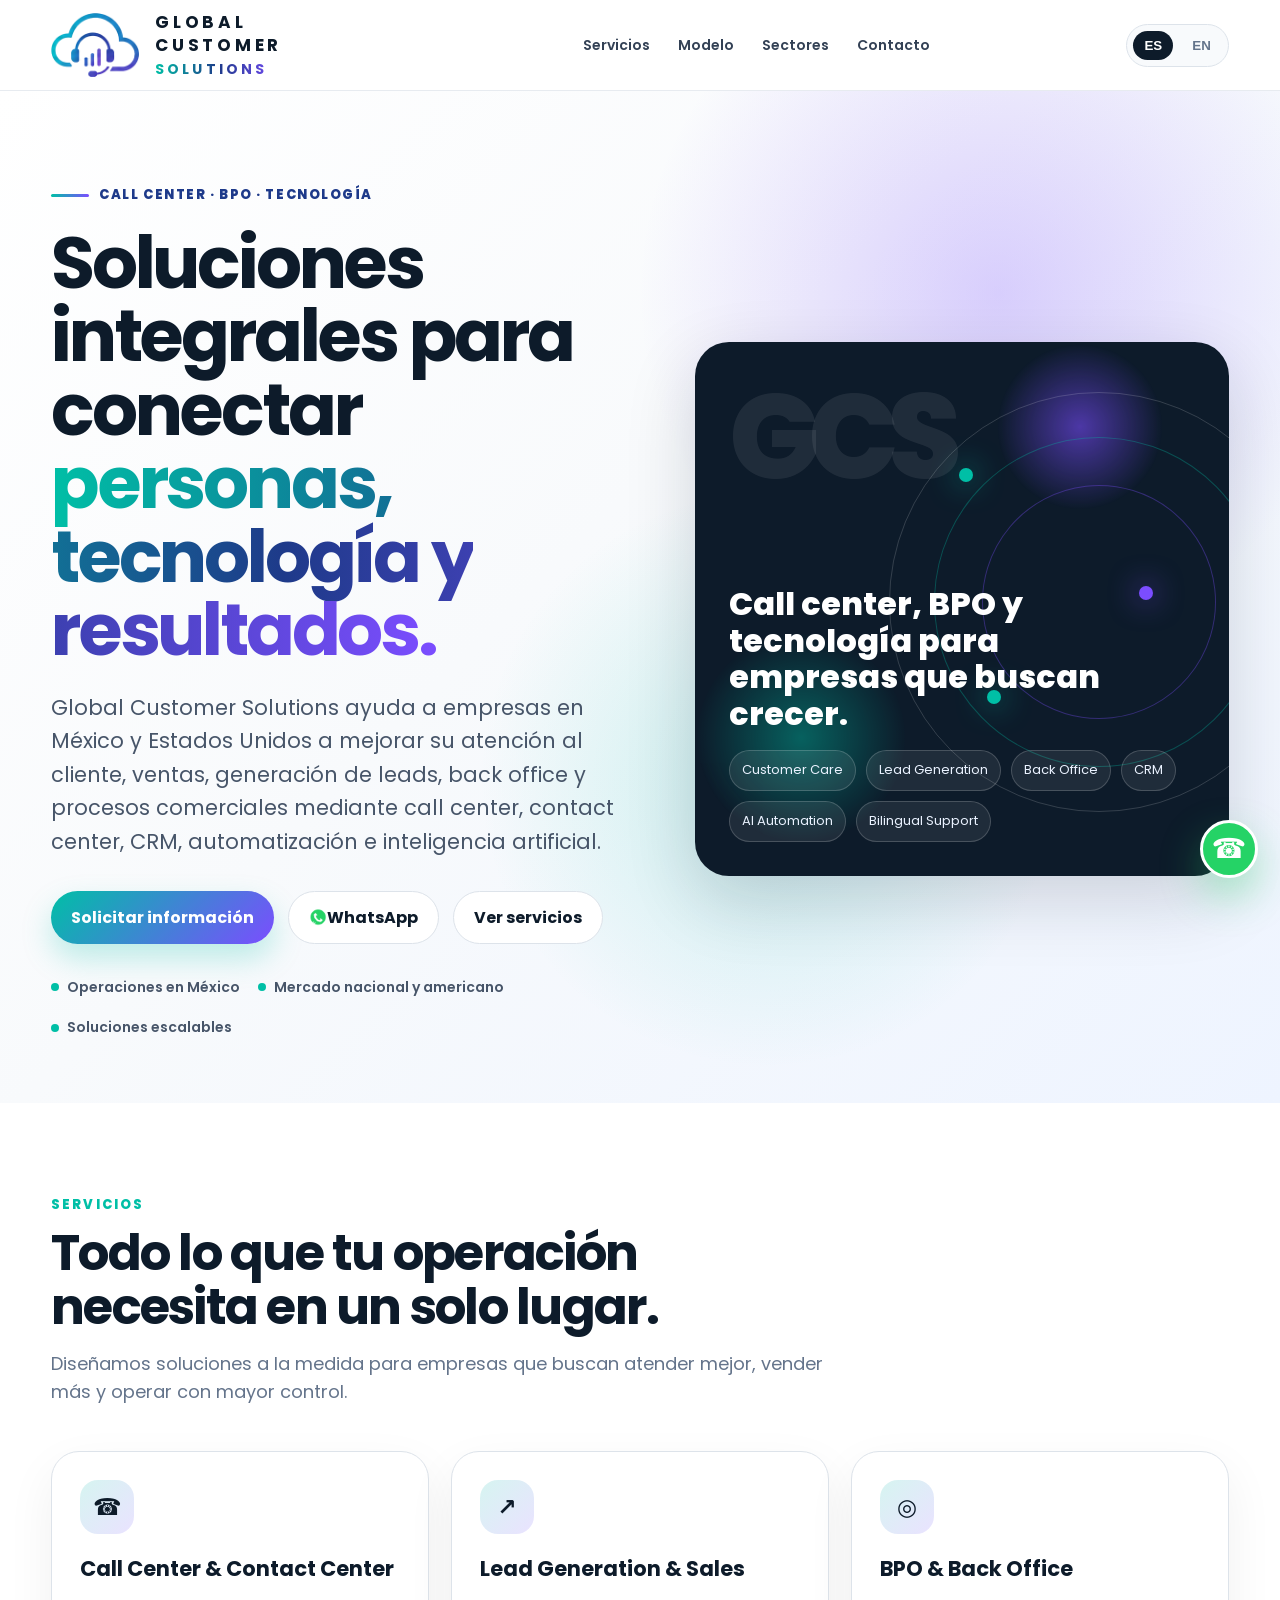
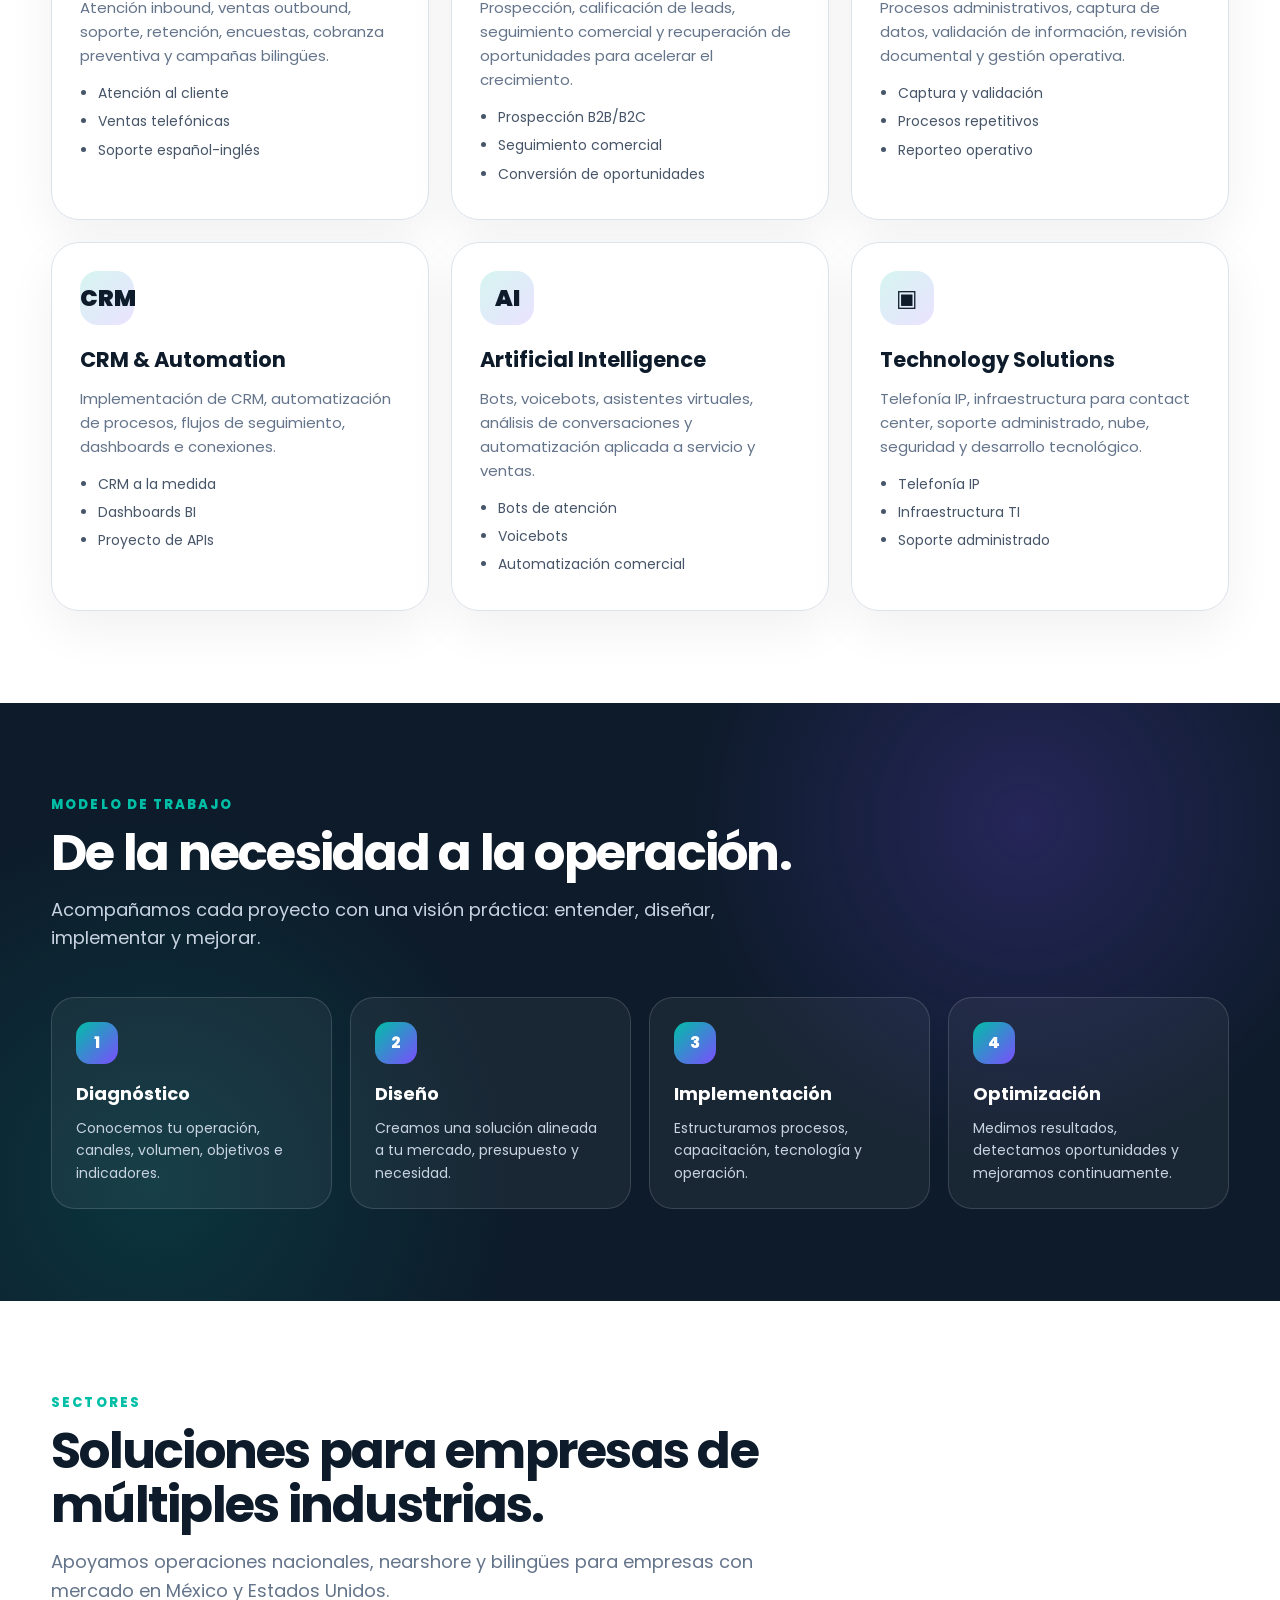
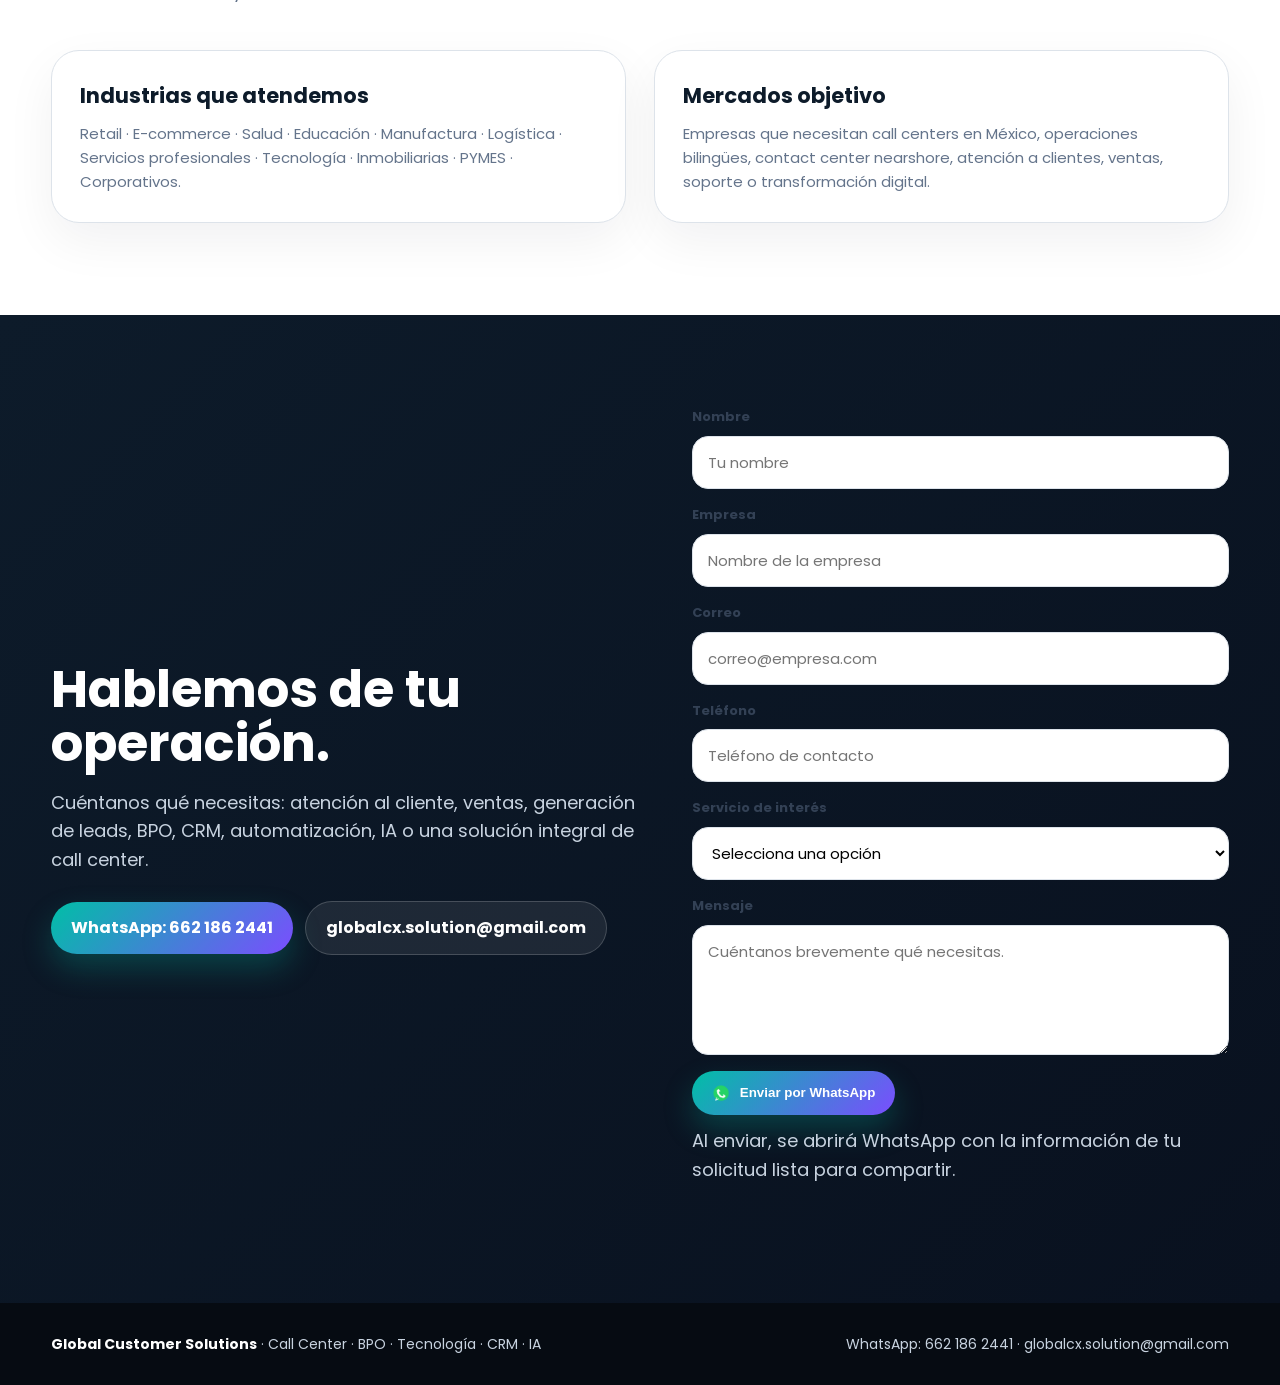
==== index.html @ 6a437f8a "Add files via upload" ====
<!DOCTYPE html>
<html lang="es">
<head>
  <meta charset="UTF-8" />
  <meta name="viewport" content="width=device-width, initial-scale=1.0" />
  <title>Global Customer Solutions | Call Center en México, BPO y Tecnología</title>
  <meta name="description" content="Global Customer Solutions ofrece servicios de call center en México, contact center, BPO, call center con IA, inteligencia artificial para call centers, CRM, automatización, lead generation, customer service, bilingual support, nearshore call center Mexico y soluciones tecnológicas para empresas en México y Estados Unidos." />
  <meta name="keywords" content="call center en México, call centers en México, call center Mexico, contact center en México, contact center Mexico, nearshore call center Mexico, bilingual call center Mexico, call center con IA en México, IA para call center, inteligencia artificial para call centers, AI call center Mexico, AI customer service Mexico, BPO Mexico, BPO en México, servicios de atención al cliente, customer service outsourcing Mexico, ventas telefónicas, generación de leads, lead generation Mexico, back office Mexico, CRM Mexico, CRM para empresas, automatización de procesos, business process automation, voicebots Mexico, chatbots Mexico" />
  <meta property="og:title" content="Global Customer Solutions | Call Center en México, BPO y Tecnología" />
  <meta property="og:description" content="Soluciones integrales de call center, BPO, CRM, automatización e inteligencia artificial para empresas en México y Estados Unidos." />
  <meta property="og:type" content="website" />
  <meta name="theme-color" content="#0D1B2A" />
  <link rel="preconnect" href="https://fonts.googleapis.com">
  <link rel="preconnect" href="https://fonts.gstatic.com" crossorigin>
  <link href="https://fonts.googleapis.com/css2?family=Poppins:wght@400;500;600;700;800&display=swap" rel="stylesheet">
  <style>
    :root{
      --navy:#0D1B2A;
      --blue:#1E3A8A;
      --teal:#00BFA6;
      --purple:#7B4DFF;
      --light:#E6E9EF;
      --white:#FFFFFF;
      --ink:#111827;
      --muted:#64748B;
      --card:#F8FAFC;
      --line:#DDE3EA;
      --shadow: 0 24px 70px rgba(13,27,42,.16);
      --radius: 28px;
    }

    *{box-sizing:border-box;margin:0;padding:0}
    html{scroll-behavior:smooth}
    body{
      font-family:'Poppins',system-ui,-apple-system,BlinkMacSystemFont,"Segoe UI",sans-serif;
      color:var(--ink);
      background:var(--white);
      line-height:1.6;
    }
    a{color:inherit;text-decoration:none}
    img{max-width:100%;display:block}
    .container{width:min(1180px,92%);margin:0 auto}

    .topbar{
      position:sticky;top:0;z-index:50;
      background:rgba(255,255,255,.88);
      backdrop-filter: blur(18px);
      border-bottom:1px solid rgba(221,227,234,.7);
    }
    .nav{height:90px;display:flex;align-items:center;justify-content:space-between;gap:24px}
    .brand{display:flex;align-items:center;gap:16px;color:var(--navy);min-width:335px}
    .brand-symbol{width:88px;height:auto;display:block;object-fit:contain;flex:0 0 88px}
    .brand-wordmark{display:flex;flex-direction:column;line-height:1}
    .brand-wordmark span{display:block;letter-spacing:.22em;font-weight:700}
    .brand-global,.brand-customer{font-size:17px;color:var(--navy)}
    .brand-customer{margin-top:6px}
    .brand-solutions{font-size:14px;margin-top:8px;background:linear-gradient(90deg,var(--teal),var(--blue),var(--purple));-webkit-background-clip:text;background-clip:text;color:transparent;letter-spacing:.34em}
    .links{display:flex;align-items:center;gap:28px;font-size:14px;font-weight:600;color:#334155}
    .links a:hover{color:var(--teal)}
    .lang{
      display:flex;align-items:center;gap:8px;background:var(--card);border:1px solid var(--line);border-radius:999px;padding:6px;
    }
    .lang button{border:0;background:transparent;border-radius:999px;padding:7px 11px;cursor:pointer;font-weight:700;color:var(--muted)}
    .lang button.active{background:var(--navy);color:#fff}
    .cta{
      display:inline-flex;align-items:center;justify-content:center;gap:10px;
      background:linear-gradient(135deg,var(--teal),var(--purple));
      color:#fff;font-weight:700;border-radius:999px;padding:13px 20px;
      box-shadow:0 14px 30px rgba(0,191,166,.25);
      border:0;cursor:pointer;
    }
    .cta:hover{transform:translateY(-1px)}
    .mobile-cta{display:none}

    .hero{
      position:relative;overflow:hidden;background:
        radial-gradient(circle at 78% 20%, rgba(123,77,255,.25), transparent 28%),
        radial-gradient(circle at 60% 68%, rgba(0,191,166,.18), transparent 28%),
        linear-gradient(135deg,#FFFFFF 0%,#F8FAFC 45%,#EEF4FF 100%);
      padding:88px 0 64px;
    }
    .hero-grid{display:grid;grid-template-columns:1.05fr .95fr;gap:54px;align-items:center}
    .eyebrow{display:inline-flex;align-items:center;gap:10px;color:var(--blue);font-size:13px;font-weight:800;letter-spacing:.12em;text-transform:uppercase;margin-bottom:20px}
    .eyebrow:before{content:"";width:38px;height:3px;border-radius:99px;background:linear-gradient(90deg,var(--teal),var(--purple))}
    h1{font-size:clamp(42px,6vw,72px);line-height:1.02;color:var(--navy);letter-spacing:-.045em;margin-bottom:24px}
    .gradient-text{background:linear-gradient(90deg,var(--teal),var(--blue),var(--purple));-webkit-background-clip:text;background-clip:text;color:transparent}
    .lead{font-size:clamp(17px,2vw,21px);color:#475569;max-width:680px;margin-bottom:32px}
    .hero-actions{display:flex;gap:14px;flex-wrap:wrap;margin-bottom:32px}
    .secondary{
      display:inline-flex;align-items:center;justify-content:center;border:1px solid var(--line);border-radius:999px;padding:13px 20px;font-weight:700;color:var(--navy);background:#fff;
    }
    .trust{display:flex;gap:18px;flex-wrap:wrap;color:#475569;font-size:14px;font-weight:600}
    .trust span{display:flex;align-items:center;gap:8px}.dot{width:8px;height:8px;background:var(--teal);border-radius:50%;display:inline-block}

    .hero-card{
      background:var(--navy);border-radius:34px;padding:34px;min-height:510px;color:#fff;position:relative;overflow:hidden;box-shadow:var(--shadow);
    }
    .hero-card:before{
      content:"";position:absolute;inset:-1px;background:
      radial-gradient(circle at 72% 16%, rgba(123,77,255,.75), transparent 14%),
      radial-gradient(circle at 20% 74%, rgba(0,191,166,.55), transparent 18%);
      opacity:.78;
    }
    .orbit{position:absolute;right:-80px;top:50px;width:420px;height:420px;border-radius:50%;border:1px solid rgba(255,255,255,.16)}
    .orbit:before,.orbit:after{content:"";position:absolute;border-radius:50%;border:1px solid rgba(0,191,166,.32)}
    .orbit:before{inset:44px;transform:rotate(24deg)}.orbit:after{inset:92px;transform:rotate(-28deg);border-color:rgba(123,77,255,.35)}
    .node{position:absolute;width:14px;height:14px;border-radius:50%;background:var(--teal);box-shadow:0 0 30px var(--teal)}
    .n1{right:256px;top:126px}.n2{right:76px;top:244px;background:var(--purple);box-shadow:0 0 30px var(--purple)}.n3{right:228px;top:348px}
    .hero-card-content{position:relative;z-index:2;display:flex;flex-direction:column;height:100%;justify-content:space-between;gap:90px}
    .big-mark{font-size:120px;font-weight:800;line-height:1;letter-spacing:-.1em;color:rgba(255,255,255,.08)}
    .card-title{font-size:32px;line-height:1.14;font-weight:800;max-width:420px;margin-bottom:18px}
    .card-list{display:flex;flex-wrap:wrap;gap:10px}
    .pill{border:1px solid rgba(255,255,255,.18);background:rgba(255,255,255,.08);border-radius:999px;padding:9px 12px;font-size:13px;color:#EAF2FF}



    .btn-icon{
      width:18px;
      height:18px;
      display:inline-block;
      object-fit:contain;
      flex:0 0 18px;
    }
    .contact-line{
      display:flex;
      align-items:center;
      gap:10px;
      color:#C8D3E0;
      font-size:17px;
      font-weight:600;
      margin:10px 0 22px;
    }
    .contact-line img{
      width:22px;
      height:22px;
      object-fit:contain;
    }

    .seo-only{
      position:absolute;
      left:-10000px;
      top:auto;
      width:1px;
      height:1px;
      overflow:hidden;
      white-space:normal;
    }
    
    section{padding:92px 0}.section-head{max-width:780px;margin-bottom:44px}.kicker{color:var(--teal);font-size:13px;font-weight:800;text-transform:uppercase;letter-spacing:.16em;margin-bottom:10px}.section-head h2{font-size:clamp(32px,4vw,50px);line-height:1.08;letter-spacing:-.035em;color:var(--navy);margin-bottom:16px}.section-head p{color:#64748B;font-size:18px}
    .grid-3{display:grid;grid-template-columns:repeat(3,1fr);gap:22px}.grid-2{display:grid;grid-template-columns:repeat(2,1fr);gap:28px}
    .service-card{background:#fff;border:1px solid var(--line);border-radius:var(--radius);padding:28px;box-shadow:0 18px 50px rgba(15,23,42,.06);transition:.2s}.service-card:hover{transform:translateY(-4px);box-shadow:0 24px 55px rgba(15,23,42,.11)}
    .icon{width:54px;height:54px;border-radius:18px;background:linear-gradient(135deg,rgba(0,191,166,.16),rgba(123,77,255,.16));display:grid;place-items:center;margin-bottom:18px;color:var(--navy);font-weight:900;font-size:23px}
    .service-card h3{font-size:21px;color:var(--navy);margin-bottom:10px}.service-card p{color:#64748B;font-size:15px}.service-card ul{margin-top:14px;padding-left:18px;color:#475569;font-size:14px}.service-card li{margin:6px 0}

    .dark{background:var(--navy);color:#fff;position:relative;overflow:hidden}.dark:before{content:"";position:absolute;inset:0;background:radial-gradient(circle at 80% 20%, rgba(123,77,255,.22), transparent 30%), radial-gradient(circle at 12% 80%, rgba(0,191,166,.16), transparent 30%)}.dark .container{position:relative;z-index:2}.dark h2{color:#fff}.dark p{color:#C8D3E0}.process{display:grid;grid-template-columns:repeat(4,1fr);gap:18px}.step{border:1px solid rgba(255,255,255,.14);border-radius:24px;padding:24px;background:rgba(255,255,255,.05)}.step-num{width:42px;height:42px;border-radius:14px;background:linear-gradient(135deg,var(--teal),var(--purple));display:grid;place-items:center;font-weight:800;margin-bottom:16px}.step h3{margin-bottom:8px;font-size:18px}.step p{font-size:14px;color:#C8D3E0}

    .seo-band{display:none}.keyword-cloud{display:flex;flex-wrap:wrap;gap:12px}.keyword-cloud span{background:#fff;border:1px solid var(--line);padding:10px 14px;border-radius:999px;font-weight:600;color:#475569;font-size:14px}

    .contact{padding:92px 0;background:linear-gradient(135deg,var(--navy),#09111f);color:#fff}.contact-grid{display:grid;grid-template-columns:1fr .9fr;gap:44px;align-items:center}.contact h2{font-size:clamp(32px,4vw,54px);line-height:1.05;margin-bottom:18px}.contact p{color:#C8D3E0;font-size:18px;margin-bottom:26px}.contact-card{background:#fff;color:var(--ink);border-radius:30px;padding:30px;box-shadow:var(--shadow)}.field{display:flex;flex-direction:column;gap:8px;margin-bottom:16px}.field label{font-size:13px;font-weight:700;color:#334155}.field input,.field textarea{width:100%;border:1px solid var(--line);border-radius:16px;padding:14px 15px;font-family:inherit;font-size:15px}.field textarea{min-height:130px;resize:vertical}.form-note{font-size:12px;color:#64748B;margin-top:12px}
    .whatsapp-float{position:fixed;right:22px;bottom:22px;z-index:80;width:58px;height:58px;border-radius:50%;display:grid;place-items:center;background:#25D366;color:#fff;font-weight:900;font-size:28px;box-shadow:0 18px 40px rgba(37,211,102,.35);border:3px solid #fff}
    .contact-actions{display:flex;gap:12px;flex-wrap:wrap;align-items:center}
    footer{background:#060B12;color:#C8D3E0;padding:30px 0}.footer-content{display:flex;justify-content:space-between;gap:24px;flex-wrap:wrap;font-size:14px}.footer-content strong{color:#fff}
    [data-lang="en"]{display:none}body.english [data-lang="es"]{display:none}body.english [data-lang="en"]{display:block}body.english span[data-lang="en"],body.english a[data-lang="en"],body.english button[data-lang="en"]{display:inline-flex}span[data-lang="en"],a[data-lang="en"]{display:none}

    @media (max-width:980px){.links{display:none}.mobile-cta{display:inline-flex}.hero-grid,.grid-3,.grid-2,.process,.contact-grid{grid-template-columns:1fr}.hero{padding-top:58px}.hero-card{min-height:420px}.nav{height:68px}section{padding:70px 0}}
    @media (max-width:560px){.brand{min-width:190px}.brand-logo{width:190px}.hero-actions{flex-direction:column}.cta,.secondary{width:100%}.hero-card{padding:24px;border-radius:26px}.card-title{font-size:26px}.trust{flex-direction:column;gap:9px}.service-card{padding:22px}.footer-content{flex-direction:column}}
  </style>
</head>
<body>
  <header class="topbar">
    <div class="container nav">
      <a href="#inicio" class="brand" aria-label="Global Customer Solutions">
        <img class="brand-symbol" src="[data-uri]" alt="" />
        <div class="brand-wordmark" aria-hidden="true">
          <span class="brand-global">GLOBAL</span>
          <span class="brand-customer">CUSTOMER</span>
          <span class="brand-solutions">SOLUTIONS</span>
        </div>
      </a>
      <nav class="links" aria-label="Principal">
        <a href="#servicios" data-lang="es">Servicios</a><a href="#services" data-lang="en">Services</a>
        <a href="#modelo" data-lang="es">Modelo</a><a href="#model" data-lang="en">Model</a>
        <a href="#sectores" data-lang="es">Sectores</a><a href="#industries" data-lang="en">Industries</a>
        <a href="#contacto" data-lang="es">Contacto</a><a href="#contact" data-lang="en">Contact</a>
      </nav>
      <div style="display:flex;align-items:center;gap:12px">
        <div class="lang" aria-label="Cambiar idioma">
          <button type="button" class="active" id="esBtn" aria-pressed="true">ES</button>
          <button type="button" id="enBtn" aria-pressed="false">EN</button>
        </div>
        <a class="cta mobile-cta" href="https://wa.me/526621862441?text=Hola%2C%20quiero%20informaci%C3%B3n%20de%20Global%20Customer%20Solutions" target="_blank" rel="noopener"><img class="btn-icon" src="[data-uri]" alt="">WhatsApp</a>
      </div>
    </div>
  </header>

  <main>

    <section class="seo-only" aria-label="SEO keywords">
      <h2>Call center en México, BPO e inteligencia artificial para empresas</h2>
      <p>
        Global Customer Solutions ofrece servicios de call center en México, call centers en México, contact center en México, BPO en México,
        call center con IA en México, inteligencia artificial para call centers, IA para atención al cliente, voicebots, chatbots,
        CRM para empresas, automatización de procesos, generación de leads, ventas telefónicas, back office, customer service,
        soporte bilingüe español inglés y soluciones tecnológicas para empresas en México y Estados Unidos.
      </p>
      <h2>Call center in Mexico, AI call center and nearshore BPO solutions</h2>
      <p>
        Global Customer Solutions provides call center in Mexico, nearshore call center Mexico, bilingual call center Mexico,
        BPO Mexico, AI call center Mexico, AI customer service, customer support outsourcing, lead generation, sales support,
        back office, CRM implementation, process automation, voicebots, chatbots and technology solutions for companies serving
        Mexico and the United States.
      </p>
    </section>

    <section class="hero" id="inicio">
      <div class="container hero-grid">
        <div>
          <div class="eyebrow" data-lang="es">Call Center · BPO · Tecnología</div>
          <div class="eyebrow" data-lang="en">Call Center · BPO · Technology</div>
          <h1 data-lang="es">Soluciones integrales para conectar <span class="gradient-text">personas, tecnología y resultados.</span></h1>
          <h1 data-lang="en">Integrated solutions connecting <span class="gradient-text">people, technology and results.</span></h1>
          <p class="lead" data-lang="es">Global Customer Solutions ayuda a empresas en México y Estados Unidos a mejorar su atención al cliente, ventas, generación de leads, back office y procesos comerciales mediante call center, contact center, CRM, automatización e inteligencia artificial.</p>
          <p class="lead" data-lang="en">Global Customer Solutions helps companies in Mexico and the United States improve customer service, sales, lead generation, back office and business processes through call center, contact center, CRM, automation and artificial intelligence solutions.</p>
          <div class="hero-actions">
            <a class="cta" href="mailto:globalcx.solution@gmail.com?subject=Solicitud%20de%20informaci%C3%B3n%20-%20Global%20Customer%20Solutions" data-lang="es">Solicitar información</a>
            <a class="cta" href="mailto:globalcx.solution@gmail.com?subject=Information%20request%20-%20Global%20Customer%20Solutions" data-lang="en">Request information</a>
            <a class="secondary" href="https://wa.me/526621862441?text=Hola%2C%20quiero%20informaci%C3%B3n%20de%20Global%20Customer%20Solutions" target="_blank" rel="noopener"><img class="btn-icon" src="[data-uri]" alt="">WhatsApp</a>
            <a class="secondary" href="#servicios" data-lang="es">Ver servicios</a>
            <a class="secondary" href="#services" data-lang="en">View services</a>
          </div>
          <div class="trust" data-lang="es">
            <span><i class="dot"></i>Operaciones en México</span><span><i class="dot"></i>Mercado nacional y americano</span><span><i class="dot"></i>Soluciones escalables</span>
          </div>
          <div class="trust" data-lang="en">
            <span><i class="dot"></i>Operations in Mexico</span><span><i class="dot"></i>U.S. and Mexico markets</span><span><i class="dot"></i>Scalable solutions</span>
          </div>
        </div>
        <div class="hero-card" aria-label="Global Customer Solutions services">
          <div class="orbit"></div><span class="node n1"></span><span class="node n2"></span><span class="node n3"></span>
          <div class="hero-card-content">
            <div class="big-mark">GCS</div>
            <div>
              <h2 class="card-title" data-lang="es">Call center, BPO y tecnología para empresas que buscan crecer.</h2>
              <h2 class="card-title" data-lang="en">Call center, BPO and technology for companies ready to grow.</h2>
              <div class="card-list">
                <span class="pill">Customer Care</span><span class="pill">Lead Generation</span><span class="pill">Back Office</span><span class="pill">CRM</span><span class="pill">AI Automation</span><span class="pill">Bilingual Support</span>
              </div>
            </div>
          </div>
        </div>
      </div>
    </section>

    <section id="servicios">
      <div class="container">
        <div class="section-head">
          <div class="kicker" data-lang="es">Servicios</div><div class="kicker" data-lang="en" id="services">Services</div>
          <h2 data-lang="es">Todo lo que tu operación necesita en un solo lugar.</h2>
          <h2 data-lang="en">Everything your operation needs in one place.</h2>
          <p data-lang="es">Diseñamos soluciones a la medida para empresas que buscan atender mejor, vender más y operar con mayor control.</p>
          <p data-lang="en">We design custom solutions for companies seeking better customer experience, stronger sales and greater operational control.</p>
        </div>
        <div class="grid-3">
          <article class="service-card"><div class="icon">☎</div><h3>Call Center & Contact Center</h3><p data-lang="es">Atención inbound, ventas outbound, soporte, retención, encuestas, cobranza preventiva y campañas bilingües.</p><p data-lang="en">Inbound customer service, outbound sales, support, retention, surveys, early collections and bilingual campaigns.</p><ul data-lang="es"><li>Atención al cliente</li><li>Ventas telefónicas</li><li>Soporte español-inglés</li></ul><ul data-lang="en"><li>Customer service</li><li>Phone sales</li><li>Spanish-English support</li></ul></article>
          <article class="service-card"><div class="icon">↗</div><h3>Lead Generation & Sales</h3><p data-lang="es">Prospección, calificación de leads, seguimiento comercial y recuperación de oportunidades para acelerar el crecimiento.</p><p data-lang="en">Prospecting, lead qualification, commercial follow-up and opportunity recovery to accelerate growth.</p><ul data-lang="es"><li>Prospección B2B/B2C</li><li>Seguimiento comercial</li><li>Conversión de oportunidades</li></ul><ul data-lang="en"><li>B2B/B2C prospecting</li><li>Sales follow-up</li><li>Opportunity conversion</li></ul></article>
          <article class="service-card"><div class="icon">◎</div><h3>BPO & Back Office</h3><p data-lang="es">Procesos administrativos, captura de datos, validación de información, revisión documental y gestión operativa.</p><p data-lang="en">Administrative processes, data entry, information validation, document review and operational management.</p><ul data-lang="es"><li>Captura y validación</li><li>Procesos repetitivos</li><li>Reporteo operativo</li></ul><ul data-lang="en"><li>Data entry and validation</li><li>Repetitive processes</li><li>Operational reporting</li></ul></article>
          <article class="service-card"><div class="icon">CRM</div><h3>CRM & Automation</h3><p data-lang="es">Implementación de CRM, automatización de procesos, flujos de seguimiento, dashboards e conexiones.</p><p data-lang="en">CRM implementation, process automation, follow-up workflows, dashboards and technology connections.</p><ul data-lang="es"><li>CRM a la medida</li><li>Dashboards BI</li><li>Proyecto de APIs</li></ul><ul data-lang="en"><li>Custom CRM</li><li>BI dashboards</li><li>API technology connections</li></ul></article>
          <article class="service-card"><div class="icon">AI</div><h3>Artificial Intelligence</h3><p data-lang="es">Bots, voicebots, asistentes virtuales, análisis de conversaciones y automatización aplicada a servicio y ventas.</p><p data-lang="en">Bots, voicebots, virtual assistants, conversation analytics and automation for service and sales.</p><ul data-lang="es"><li>Bots de atención</li><li>Voicebots</li><li>Automatización comercial</li></ul><ul data-lang="en"><li>Service bots</li><li>Voicebots</li><li>Sales automation</li></ul></article>
          <article class="service-card"><div class="icon">▣</div><h3>Technology Solutions</h3><p data-lang="es">Telefonía IP, infraestructura para contact center, soporte administrado, nube, seguridad y desarrollo tecnológico.</p><p data-lang="en">IP telephony, contact center infrastructure, managed support, cloud, security and custom technology development.</p><ul data-lang="es"><li>Telefonía IP</li><li>Infraestructura TI</li><li>Soporte administrado</li></ul><ul data-lang="en"><li>IP telephony</li><li>IT infrastructure</li><li>Managed support</li></ul></article>
        </div>
      </div>
    </section>

    <section class="dark" id="modelo">
      <div class="container">
        <div class="section-head">
          <div class="kicker" data-lang="es">Modelo de trabajo</div><div class="kicker" data-lang="en" id="model">Work model</div>
          <h2 data-lang="es">De la necesidad a la operación.</h2>
          <h2 data-lang="en">From business need to operation.</h2>
          <p data-lang="es">Acompañamos cada proyecto con una visión práctica: entender, diseñar, implementar y mejorar.</p>
          <p data-lang="en">We support every project with a practical approach: understand, design, implement and improve.</p>
        </div>
        <div class="process">
          <div class="step"><div class="step-num">1</div><h3 data-lang="es">Diagnóstico</h3><h3 data-lang="en">Discovery</h3><p data-lang="es">Conocemos tu operación, canales, volumen, objetivos e indicadores.</p><p data-lang="en">We understand your operation, channels, volume, goals and KPIs.</p></div>
          <div class="step"><div class="step-num">2</div><h3 data-lang="es">Diseño</h3><h3 data-lang="en">Design</h3><p data-lang="es">Creamos una solución alineada a tu mercado, presupuesto y necesidad.</p><p data-lang="en">We create a solution aligned with your market, budget and requirements.</p></div>
          <div class="step"><div class="step-num">3</div><h3 data-lang="es">Implementación</h3><h3 data-lang="en">Implementation</h3><p data-lang="es">Estructuramos procesos, capacitación, tecnología y operación.</p><p data-lang="en">We structure processes, training, technology and operations.</p></div>
          <div class="step"><div class="step-num">4</div><h3 data-lang="es">Optimización</h3><h3 data-lang="en">Optimization</h3><p data-lang="es">Medimos resultados, detectamos oportunidades y mejoramos continuamente.</p><p data-lang="en">We measure results, identify opportunities and continuously improve.</p></div>
        </div>
      </div>
    </section>

    <section id="sectores">
      <div class="container">
        <div class="section-head">
          <div class="kicker" data-lang="es">Sectores</div><div class="kicker" data-lang="en" id="industries">Industries</div>
          <h2 data-lang="es">Soluciones para empresas de múltiples industrias.</h2>
          <h2 data-lang="en">Solutions for companies across multiple industries.</h2>
          <p data-lang="es">Apoyamos operaciones nacionales, nearshore y bilingües para empresas con mercado en México y Estados Unidos.</p>
          <p data-lang="en">We support national, nearshore and bilingual operations for companies serving Mexico and the United States.</p>
        </div>
        <div class="grid-2">
          <div class="service-card"><h3 data-lang="es">Industrias que atendemos</h3><h3 data-lang="en">Industries we serve</h3><p data-lang="es">Retail · E-commerce · Salud · Educación · Manufactura · Logística · Servicios profesionales · Tecnología · Inmobiliarias · PYMES · Corporativos.</p><p data-lang="en">Retail · E-commerce · Healthcare · Education · Manufacturing · Logistics · Professional services · Technology · Real estate · SMBs · Corporations.</p></div>
          <div class="service-card"><h3 data-lang="es">Mercados objetivo</h3><h3 data-lang="en">Target markets</h3><p data-lang="es">Empresas que necesitan call centers en México, operaciones bilingües, contact center nearshore, atención a clientes, ventas, soporte o transformación digital.</p><p data-lang="en">Companies looking for call centers in Mexico, bilingual operations, nearshore contact center services, customer support, sales, support or digital transformation.</p></div>
        </div>
      </div>
    </section>

    <section class="seo-band">
      <div class="container">
        <div class="section-head">
          <div class="kicker">SEO</div>
          <h2 data-lang="es">Palabras clave que nos posicionan.</h2><h2 data-lang="en">Keywords that position the brand.</h2>
          <p data-lang="es">La página está preparada para búsquedas relevantes de call center, BPO y tecnología.</p><p data-lang="en">The page is prepared for relevant searches around call center, BPO and technology.</p>
        </div>
        <div class="keyword-cloud">
          <span>call center en México</span><span>call centers en México</span><span>contact center Mexico</span><span>nearshore call center Mexico</span><span>bilingual call center Mexico</span><span>BPO Mexico</span><span>customer service Mexico</span><span>lead generation</span><span>back office</span><span>CRM automation</span><span>AI for call centers</span>
        </div>
      </div>
    </section>

    <section class="contact" id="contacto">
      <div class="container contact-grid">
        <div>
          <h2 data-lang="es">Hablemos de tu operación.</h2><h2 data-lang="en" id="contact">Let’s talk about your operation.</h2>
          <p data-lang="es">Cuéntanos qué necesitas: atención al cliente, ventas, generación de leads, BPO, CRM, automatización, IA o una solución integral de call center.</p>
          <p data-lang="en">Tell us what you need: customer service, sales, lead generation, BPO, CRM, automation, AI or an integrated call center solution.</p>
          <div class="contact-actions">
            <a class="cta" href="https://wa.me/526621862441?text=Hola%2C%20quiero%20informaci%C3%B3n%20de%20Global%20Customer%20Solutions" target="_blank" rel="noopener">WhatsApp: 662 186 2441</a>
            <a class="secondary" href="mailto:globalcx.solution@gmail.com?subject=Nuevo%20prospecto%20-%20Global%20Customer%20Solutions" style="background:rgba(255,255,255,.08);color:#fff;border-color:rgba(255,255,255,.18)">globalcx.solution@gmail.com</a>
          </div>
        </div>
        
          <form id="leadForm" class="lead-form">
            <div class="field">
              <label data-lang="es" for="name">Nombre</label>
              <label data-lang="en" for="name">Name</label>
              <input id="name" name="name" type="text" data-placeholder-es="Tu nombre" data-placeholder-en="Your name" placeholder="Tu nombre" required>
            </div>
            <div class="field">
              <label data-lang="es" for="company">Empresa</label>
              <label data-lang="en" for="company">Company</label>
              <input id="company" name="company" type="text" data-placeholder-es="Nombre de la empresa" data-placeholder-en="Company name" placeholder="Nombre de la empresa">
            </div>
            <div class="field">
              <label data-lang="es" for="email">Correo</label>
              <label data-lang="en" for="email">Email</label>
              <input id="email" name="email" type="email" data-placeholder-es="correo@empresa.com" data-placeholder-en="email@company.com" placeholder="correo@empresa.com">
            </div>
            <div class="field">
              <label data-lang="es" for="phone">Teléfono</label>
              <label data-lang="en" for="phone">Phone</label>
              <input id="phone" name="phone" type="tel" data-placeholder-es="Teléfono de contacto" data-placeholder-en="Contact phone" placeholder="Teléfono de contacto">
            </div>
            <div class="field">
              <label data-lang="es" for="service">Servicio de interés</label>
              <label data-lang="en" for="service">Service of interest</label>
              <select id="service" name="service" style="width:100%;border:1px solid var(--line);border-radius:16px;padding:14px 15px;font-family:inherit;font-size:15px;background:#fff">
                <option value="" data-es="Selecciona una opción" data-en="Select an option">Selecciona una opción</option>
                <option value="Call Center / Contact Center">Call Center / Contact Center</option>
                <option value="BPO / Back Office">BPO / Back Office</option>
                <option value="Lead Generation / Sales">Lead Generation / Sales</option>
                <option value="CRM / Automatización">CRM / Automation</option>
                <option value="IA para Call Center">AI for Call Center</option>
                <option value="Soluciones tecnológicas">Technology Solutions</option>
              </select>
            </div>
            <div class="field">
              <label data-lang="es" for="message">Mensaje</label>
              <label data-lang="en" for="message">Message</label>
              <textarea id="message" name="message" data-placeholder-es="Cuéntanos brevemente qué necesitas." data-placeholder-en="Briefly tell us what you need." placeholder="Cuéntanos brevemente qué necesitas."></textarea>
            </div>
            <button class="cta" type="submit">
              <img class="btn-icon" src="[data-uri]" alt="">
              <span data-lang="es">Enviar por WhatsApp</span>
              <span data-lang="en">Send via WhatsApp</span>
            </button>
            <p class="form-note" data-lang="es">Al enviar, se abrirá WhatsApp con la información de tu solicitud lista para compartir.</p>
            <p class="form-note" data-lang="en">When submitted, WhatsApp will open with your request information ready to share.</p>
          </form>

      </div>
    </section>
  </main>

  <footer>
    <div class="container footer-content">
      <div data-lang="es"><strong>Global Customer Solutions</strong> · Call Center · BPO · Tecnología · CRM · IA</div><div data-lang="en"><strong>Global Customer Solutions</strong> · Call Center · BPO · Technology · CRM · AI</div>
      <div>WhatsApp: 662 186 2441 · globalcx.solution@gmail.com</div>
    </div>
  </footer>

  <a class="whatsapp-float" href="https://wa.me/526621862441?text=Hola%2C%20quiero%20informaci%C3%B3n%20de%20Global%20Customer%20Solutions" target="_blank" rel="noopener" aria-label="WhatsApp">☎</a>

  <script>
    const esBtn = document.getElementById('esBtn');
    const enBtn = document.getElementById('enBtn');
    function setLang(lang){
      document.body.classList.toggle('english', lang === 'en');
      esBtn.classList.toggle('active', lang === 'es');
      enBtn.classList.toggle('active', lang === 'en');
      document.documentElement.lang = lang;
      localStorage.setItem('gcs-lang', lang);
    }
    esBtn.addEventListener('click',()=>setLang('es'));
    enBtn.addEventListener('click',()=>setLang('en'));
    setLang(localStorage.getItem('gcs-lang') || 'es');
  </script>




<script>
(function(){
  const esBtn = document.getElementById('esBtn');
  const enBtn = document.getElementById('enBtn');

  function showLang(lang){
    document.documentElement.lang = lang;

    document.querySelectorAll('[data-lang]').forEach(el => {
      const shouldShow = el.getAttribute('data-lang') === lang;
      el.style.setProperty('display', shouldShow ? '' : 'none', 'important');
    });

    document.querySelectorAll('[data-placeholder-es]').forEach(el => {
      el.placeholder = lang === 'es'
        ? el.getAttribute('data-placeholder-es')
        : el.getAttribute('data-placeholder-en');
    });

    document.querySelectorAll('#service option').forEach(opt => {
      if (opt.dataset.es && opt.dataset.en) {
        opt.textContent = lang === 'es' ? opt.dataset.es : opt.dataset.en;
      }
    });

    if (esBtn && enBtn) {
      esBtn.classList.toggle('active', lang === 'es');
      enBtn.classList.toggle('active', lang === 'en');
      esBtn.setAttribute('aria-pressed', lang === 'es' ? 'true' : 'false');
      enBtn.setAttribute('aria-pressed', lang === 'en' ? 'true' : 'false');
    }

    try { localStorage.setItem('gcsLang', lang); } catch(e) {}
  }

  if (esBtn) {
    esBtn.addEventListener('click', function(e){
      e.preventDefault();
      showLang('es');
    });
    esBtn.addEventListener('touchend', function(e){
      e.preventDefault();
      showLang('es');
    }, {passive:false});
  }

  if (enBtn) {
    enBtn.addEventListener('click', function(e){
      e.preventDefault();
      showLang('en');
    });
    enBtn.addEventListener('touchend', function(e){
      e.preventDefault();
      showLang('en');
    }, {passive:false});
  }

  const form = document.getElementById('leadForm');
  if (form) {
    form.addEventListener('submit', function(e){
      e.preventDefault();
      const lang = document.documentElement.lang === 'en' ? 'en' : 'es';
      const name = document.getElementById('name')?.value.trim() || '';
      const company = document.getElementById('company')?.value.trim() || '';
      const email = document.getElementById('email')?.value.trim() || '';
      const phone = document.getElementById('phone')?.value.trim() || '';
      const service = document.getElementById('service')?.value.trim() || '';
      const message = document.getElementById('message')?.value.trim() || '';

      const plainText = lang === 'en'
        ? `Hello, I would like information from Global Customer Solutions.\n\nName: ${name}\nCompany: ${company}\nEmail: ${email}\nPhone: ${phone}\nService of interest: ${service}\nMessage: ${message}`
        : `Hola, quiero información de Global Customer Solutions.\n\nNombre: ${name}\nEmpresa: ${company}\nCorreo: ${email}\nTeléfono: ${phone}\nServicio de interés: ${service}\nMensaje: ${message}`;

      window.open(`https://wa.me/526621862441?text=${encodeURIComponent(plainText)}`, '_blank');
    });
  }

  let initialLang = 'es';
  try {
    const stored = localStorage.getItem('gcsLang');
    if (stored === 'en' || stored === 'es') initialLang = stored;
  } catch(e) {}
  showLang(initialLang);
})();
</script>

</body>
</html>
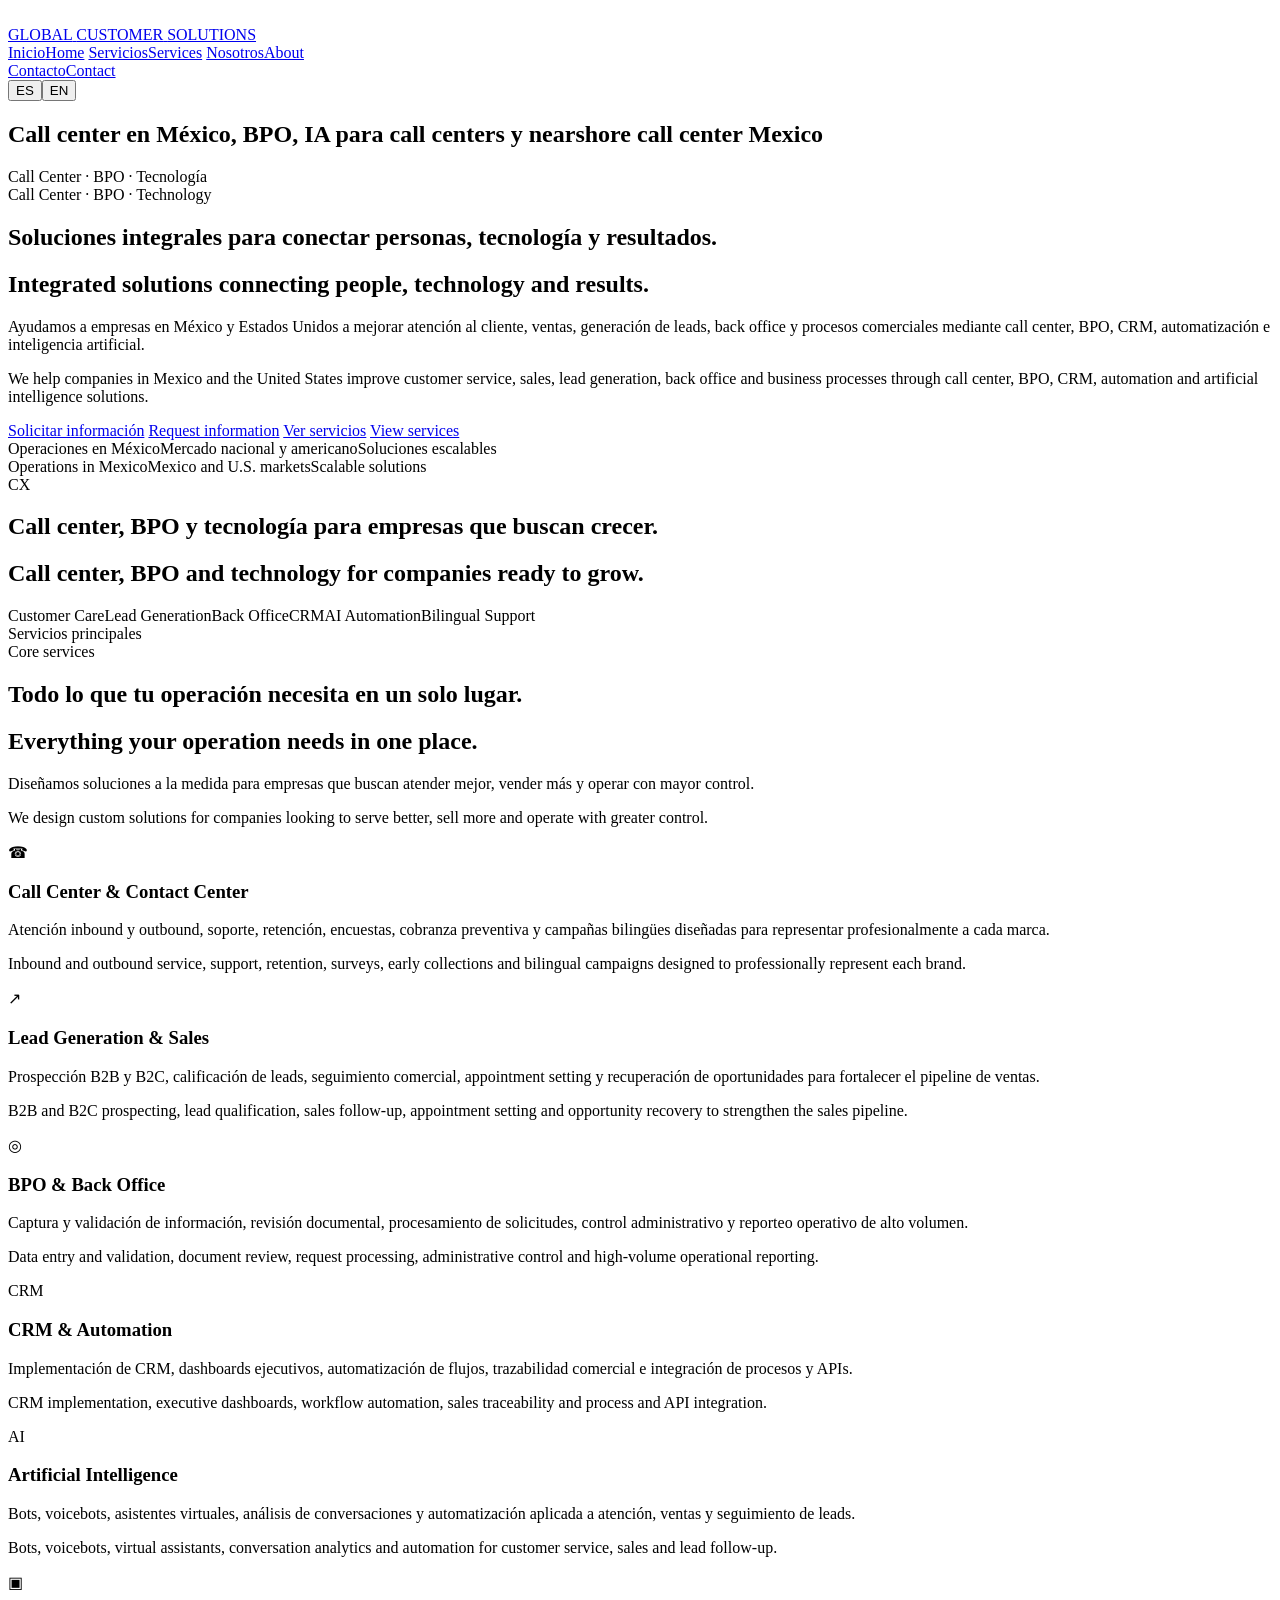
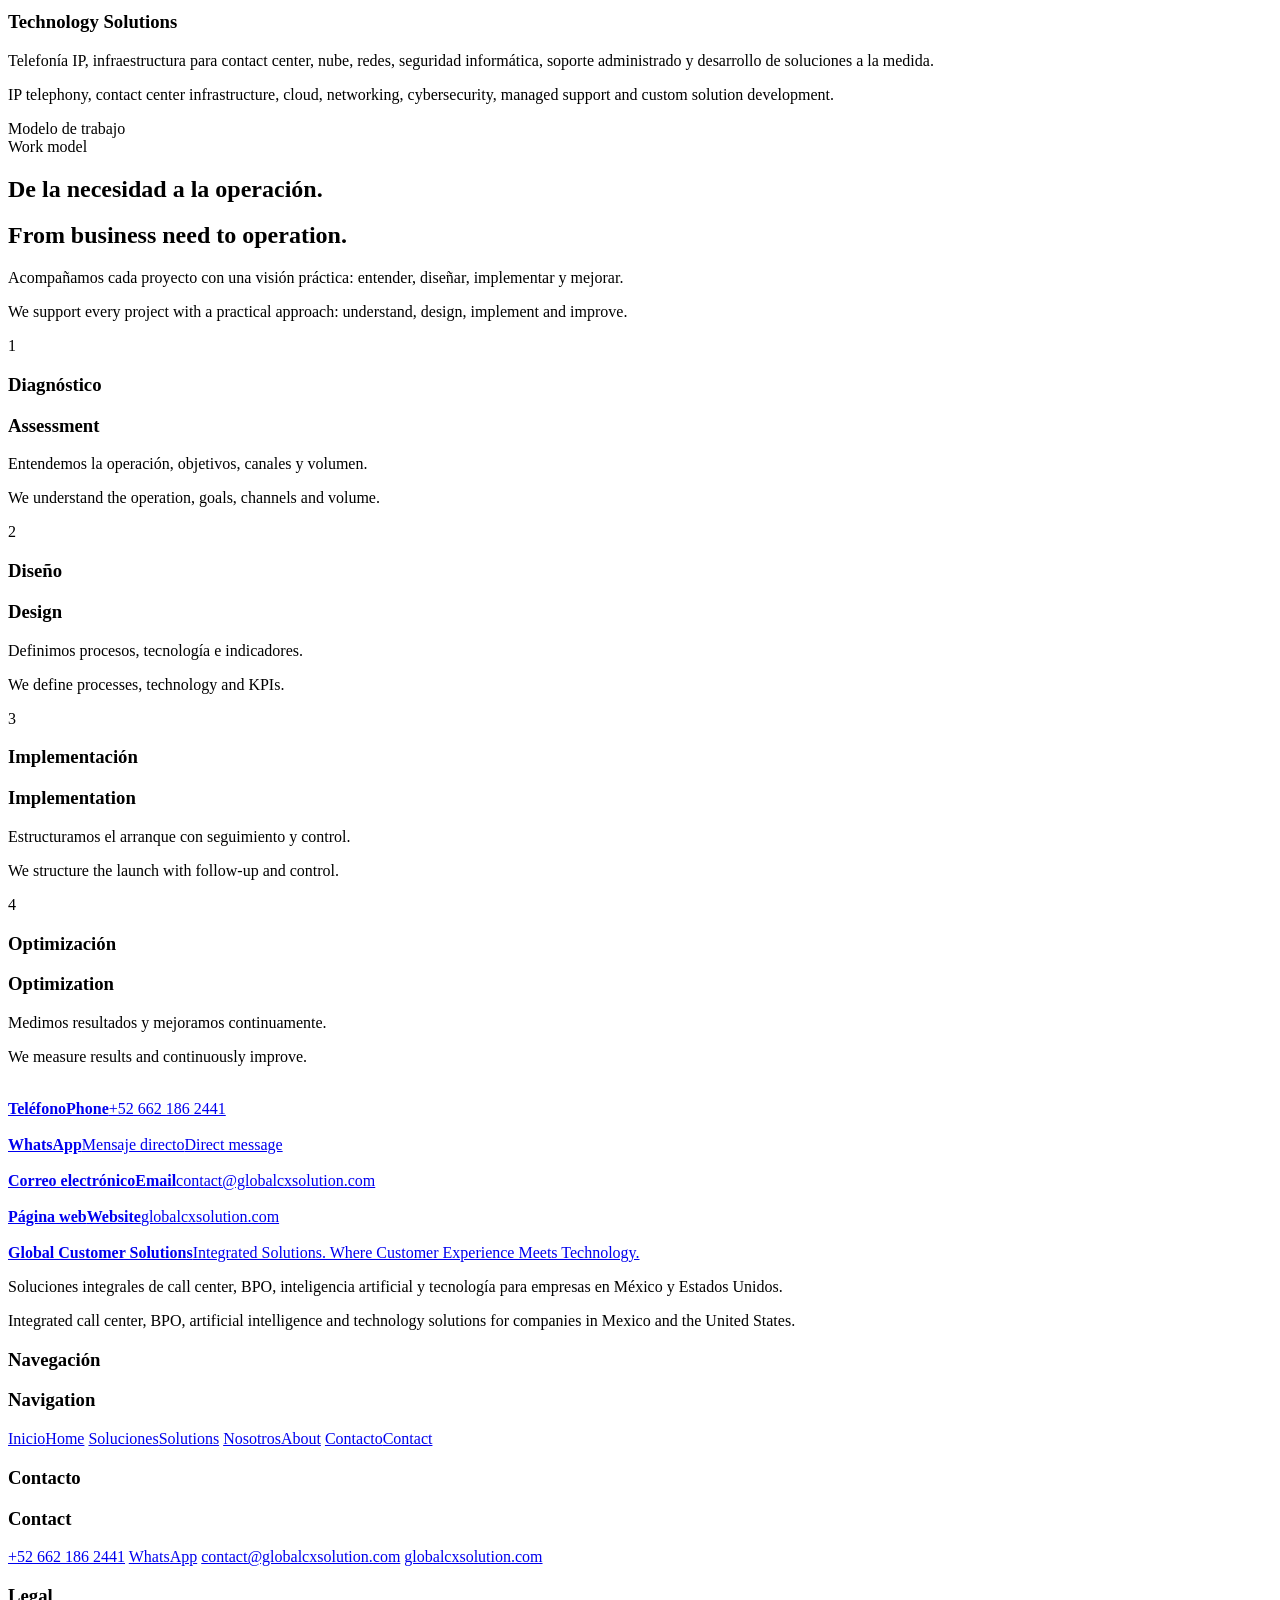
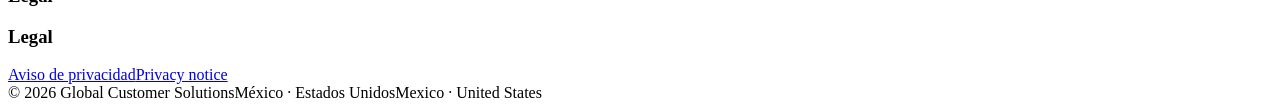
==== commit ebe8eebc: "Add files via upload" ====
--- a/index.html
+++ b/index.html
@@ -1,499 +1,155 @@
-<!DOCTYPE html>
-<html lang="es">
-<head>
-  <meta charset="UTF-8" />
-  <meta name="viewport" content="width=device-width, initial-scale=1.0" />
-  <title>Global Customer Solutions | Call Center en México, BPO y Tecnología</title>
-  <meta name="description" content="Global Customer Solutions ofrece servicios de call center en México, contact center, BPO, call center con IA, inteligencia artificial para call centers, CRM, automatización, lead generation, customer service, bilingual support, nearshore call center Mexico y soluciones tecnológicas para empresas en México y Estados Unidos." />
-  <meta name="keywords" content="call center en México, call centers en México, call center Mexico, contact center en México, contact center Mexico, nearshore call center Mexico, bilingual call center Mexico, call center con IA en México, IA para call center, inteligencia artificial para call centers, AI call center Mexico, AI customer service Mexico, BPO Mexico, BPO en México, servicios de atención al cliente, customer service outsourcing Mexico, ventas telefónicas, generación de leads, lead generation Mexico, back office Mexico, CRM Mexico, CRM para empresas, automatización de procesos, business process automation, voicebots Mexico, chatbots Mexico" />
-  <meta property="og:title" content="Global Customer Solutions | Call Center en México, BPO y Tecnología" />
-  <meta property="og:description" content="Soluciones integrales de call center, BPO, CRM, automatización e inteligencia artificial para empresas en México y Estados Unidos." />
-  <meta property="og:type" content="website" />
-  <meta name="theme-color" content="#0D1B2A" />
-  <link rel="preconnect" href="https://fonts.googleapis.com">
-  <link rel="preconnect" href="https://fonts.gstatic.com" crossorigin>
-  <link href="https://fonts.googleapis.com/css2?family=Poppins:wght@400;500;600;700;800&display=swap" rel="stylesheet">
-  <style>
-    :root{
-      --navy:#0D1B2A;
-      --blue:#1E3A8A;
-      --teal:#00BFA6;
-      --purple:#7B4DFF;
-      --light:#E6E9EF;
-      --white:#FFFFFF;
-      --ink:#111827;
-      --muted:#64748B;
-      --card:#F8FAFC;
-      --line:#DDE3EA;
-      --shadow: 0 24px 70px rgba(13,27,42,.16);
-      --radius: 28px;
-    }
+<!DOCTYPE html><html lang="es"><head>
+<meta charset="UTF-8"><meta name="viewport" content="width=device-width,initial-scale=1">
+<title>Global Customer Solutions | Call Center en México, BPO y Tecnología</title><meta name="description" content="Servicios de call center en México, BPO, IA, CRM y automatización.">
+<link rel="icon" href="favicon.png"><link rel="preconnect" href="https://fonts.googleapis.com">
+<link rel="preconnect" href="https://fonts.gstatic.com" crossorigin>
+<link href="https://fonts.googleapis.com/css2?family=Poppins:wght@400;500;600;700;800&display=swap" rel="stylesheet">
+<link rel="stylesheet" href="assets/css/styles.css"></head><body><header class="topbar">
+  <div class="container nav">
+    <a href="index.html" class="brand" aria-label="Global Customer Solutions">
+      <img class="brand-symbol" src="assets/images/logo-symbol.png" alt="">
+      <div class="brand-wordmark">
+        <span class="brand-global">GLOBAL</span>
+        <span class="brand-customer">CUSTOMER</span>
+        <span class="brand-solutions">SOLUTIONS</span>
+      </div>
+    </a>
+    <nav class="links">
+      <a href="index.html" data-lang="es">Inicio</a><a href="index.html" data-lang="en">Home</a>
+      <a href="services.html" data-lang="es">Servicios</a><a href="services.html" data-lang="en">Services</a>
+      <a href="about.html" data-lang="es">Nosotros</a><a href="about.html" data-lang="en">About</a>
+    </nav>
+    <div class="nav-actions">
+      <a class="nav-contact" href="contact.html"><span data-lang="es">Contacto</span><span data-lang="en">Contact</span></a>
+      <div class="lang"><button id="esBtn" type="button" class="active" aria-pressed="true">ES</button><button id="enBtn" type="button" aria-pressed="false">EN</button></div>
+    </div>
+  </div>
+</header>
 
-    *{box-sizing:border-box;margin:0;padding:0}
-    html{scroll-behavior:smooth}
-    body{
-      font-family:'Poppins',system-ui,-apple-system,BlinkMacSystemFont,"Segoe UI",sans-serif;
-      color:var(--ink);
-      background:var(--white);
-      line-height:1.6;
-    }
-    a{color:inherit;text-decoration:none}
-    img{max-width:100%;display:block}
-    .container{width:min(1180px,92%);margin:0 auto}
+<main>
+<section class="seo-only">
+  <h2>Call center en México, BPO, IA para call centers y nearshore call center Mexico</h2>
+</section>
 
-    .topbar{
-      position:sticky;top:0;z-index:50;
-      background:rgba(255,255,255,.88);
-      backdrop-filter: blur(18px);
-      border-bottom:1px solid rgba(221,227,234,.7);
-    }
-    .nav{height:90px;display:flex;align-items:center;justify-content:space-between;gap:24px}
-    .brand{display:flex;align-items:center;gap:16px;color:var(--navy);min-width:335px}
-    .brand-symbol{width:88px;height:auto;display:block;object-fit:contain;flex:0 0 88px}
-    .brand-wordmark{display:flex;flex-direction:column;line-height:1}
-    .brand-wordmark span{display:block;letter-spacing:.22em;font-weight:700}
-    .brand-global,.brand-customer{font-size:17px;color:var(--navy)}
-    .brand-customer{margin-top:6px}
-    .brand-solutions{font-size:14px;margin-top:8px;background:linear-gradient(90deg,var(--teal),var(--blue),var(--purple));-webkit-background-clip:text;background-clip:text;color:transparent;letter-spacing:.34em}
-    .links{display:flex;align-items:center;gap:28px;font-size:14px;font-weight:600;color:#334155}
-    .links a:hover{color:var(--teal)}
-    .lang{
-      display:flex;align-items:center;gap:8px;background:var(--card);border:1px solid var(--line);border-radius:999px;padding:6px;
-    }
-    .lang button{border:0;background:transparent;border-radius:999px;padding:7px 11px;cursor:pointer;font-weight:700;color:var(--muted)}
-    .lang button.active{background:var(--navy);color:#fff}
-    .cta{
-      display:inline-flex;align-items:center;justify-content:center;gap:10px;
-      background:linear-gradient(135deg,var(--teal),var(--purple));
-      color:#fff;font-weight:700;border-radius:999px;padding:13px 20px;
-      box-shadow:0 14px 30px rgba(0,191,166,.25);
-      border:0;cursor:pointer;
-    }
-    .cta:hover{transform:translateY(-1px)}
-    .mobile-cta{display:none}
-
-    .hero{
-      position:relative;overflow:hidden;background:
-        radial-gradient(circle at 78% 20%, rgba(123,77,255,.25), transparent 28%),
-        radial-gradient(circle at 60% 68%, rgba(0,191,166,.18), transparent 28%),
-        linear-gradient(135deg,#FFFFFF 0%,#F8FAFC 45%,#EEF4FF 100%);
-      padding:88px 0 64px;
-    }
-    .hero-grid{display:grid;grid-template-columns:1.05fr .95fr;gap:54px;align-items:center}
-    .eyebrow{display:inline-flex;align-items:center;gap:10px;color:var(--blue);font-size:13px;font-weight:800;letter-spacing:.12em;text-transform:uppercase;margin-bottom:20px}
-    .eyebrow:before{content:"";width:38px;height:3px;border-radius:99px;background:linear-gradient(90deg,var(--teal),var(--purple))}
-    h1{font-size:clamp(42px,6vw,72px);line-height:1.02;color:var(--navy);letter-spacing:-.045em;margin-bottom:24px}
-    .gradient-text{background:linear-gradient(90deg,var(--teal),var(--blue),var(--purple));-webkit-background-clip:text;background-clip:text;color:transparent}
-    .lead{font-size:clamp(17px,2vw,21px);color:#475569;max-width:680px;margin-bottom:32px}
-    .hero-actions{display:flex;gap:14px;flex-wrap:wrap;margin-bottom:32px}
-    .secondary{
-      display:inline-flex;align-items:center;justify-content:center;border:1px solid var(--line);border-radius:999px;padding:13px 20px;font-weight:700;color:var(--navy);background:#fff;
-    }
-    .trust{display:flex;gap:18px;flex-wrap:wrap;color:#475569;font-size:14px;font-weight:600}
-    .trust span{display:flex;align-items:center;gap:8px}.dot{width:8px;height:8px;background:var(--teal);border-radius:50%;display:inline-block}
-
-    .hero-card{
-      background:var(--navy);border-radius:34px;padding:34px;min-height:510px;color:#fff;position:relative;overflow:hidden;box-shadow:var(--shadow);
-    }
-    .hero-card:before{
-      content:"";position:absolute;inset:-1px;background:
-      radial-gradient(circle at 72% 16%, rgba(123,77,255,.75), transparent 14%),
-      radial-gradient(circle at 20% 74%, rgba(0,191,166,.55), transparent 18%);
-      opacity:.78;
-    }
-    .orbit{position:absolute;right:-80px;top:50px;width:420px;height:420px;border-radius:50%;border:1px solid rgba(255,255,255,.16)}
-    .orbit:before,.orbit:after{content:"";position:absolute;border-radius:50%;border:1px solid rgba(0,191,166,.32)}
-    .orbit:before{inset:44px;transform:rotate(24deg)}.orbit:after{inset:92px;transform:rotate(-28deg);border-color:rgba(123,77,255,.35)}
-    .node{position:absolute;width:14px;height:14px;border-radius:50%;background:var(--teal);box-shadow:0 0 30px var(--teal)}
-    .n1{right:256px;top:126px}.n2{right:76px;top:244px;background:var(--purple);box-shadow:0 0 30px var(--purple)}.n3{right:228px;top:348px}
-    .hero-card-content{position:relative;z-index:2;display:flex;flex-direction:column;height:100%;justify-content:space-between;gap:90px}
-    .big-mark{font-size:120px;font-weight:800;line-height:1;letter-spacing:-.1em;color:rgba(255,255,255,.08)}
-    .card-title{font-size:32px;line-height:1.14;font-weight:800;max-width:420px;margin-bottom:18px}
-    .card-list{display:flex;flex-wrap:wrap;gap:10px}
-    .pill{border:1px solid rgba(255,255,255,.18);background:rgba(255,255,255,.08);border-radius:999px;padding:9px 12px;font-size:13px;color:#EAF2FF}
-
-
-
-    .btn-icon{
-      width:18px;
-      height:18px;
-      display:inline-block;
-      object-fit:contain;
-      flex:0 0 18px;
-    }
-    .contact-line{
-      display:flex;
-      align-items:center;
-      gap:10px;
-      color:#C8D3E0;
-      font-size:17px;
-      font-weight:600;
-      margin:10px 0 22px;
-    }
-    .contact-line img{
-      width:22px;
-      height:22px;
-      object-fit:contain;
-    }
-
-    .seo-only{
-      position:absolute;
-      left:-10000px;
-      top:auto;
-      width:1px;
-      height:1px;
-      overflow:hidden;
-      white-space:normal;
-    }
-    
-    section{padding:92px 0}.section-head{max-width:780px;margin-bottom:44px}.kicker{color:var(--teal);font-size:13px;font-weight:800;text-transform:uppercase;letter-spacing:.16em;margin-bottom:10px}.section-head h2{font-size:clamp(32px,4vw,50px);line-height:1.08;letter-spacing:-.035em;color:var(--navy);margin-bottom:16px}.section-head p{color:#64748B;font-size:18px}
-    .grid-3{display:grid;grid-template-columns:repeat(3,1fr);gap:22px}.grid-2{display:grid;grid-template-columns:repeat(2,1fr);gap:28px}
-    .service-card{background:#fff;border:1px solid var(--line);border-radius:var(--radius);padding:28px;box-shadow:0 18px 50px rgba(15,23,42,.06);transition:.2s}.service-card:hover{transform:translateY(-4px);box-shadow:0 24px 55px rgba(15,23,42,.11)}
-    .icon{width:54px;height:54px;border-radius:18px;background:linear-gradient(135deg,rgba(0,191,166,.16),rgba(123,77,255,.16));display:grid;place-items:center;margin-bottom:18px;color:var(--navy);font-weight:900;font-size:23px}
-    .service-card h3{font-size:21px;color:var(--navy);margin-bottom:10px}.service-card p{color:#64748B;font-size:15px}.service-card ul{margin-top:14px;padding-left:18px;color:#475569;font-size:14px}.service-card li{margin:6px 0}
-
-    .dark{background:var(--navy);color:#fff;position:relative;overflow:hidden}.dark:before{content:"";position:absolute;inset:0;background:radial-gradient(circle at 80% 20%, rgba(123,77,255,.22), transparent 30%), radial-gradient(circle at 12% 80%, rgba(0,191,166,.16), transparent 30%)}.dark .container{position:relative;z-index:2}.dark h2{color:#fff}.dark p{color:#C8D3E0}.process{display:grid;grid-template-columns:repeat(4,1fr);gap:18px}.step{border:1px solid rgba(255,255,255,.14);border-radius:24px;padding:24px;background:rgba(255,255,255,.05)}.step-num{width:42px;height:42px;border-radius:14px;background:linear-gradient(135deg,var(--teal),var(--purple));display:grid;place-items:center;font-weight:800;margin-bottom:16px}.step h3{margin-bottom:8px;font-size:18px}.step p{font-size:14px;color:#C8D3E0}
-
-    .seo-band{display:none}.keyword-cloud{display:flex;flex-wrap:wrap;gap:12px}.keyword-cloud span{background:#fff;border:1px solid var(--line);padding:10px 14px;border-radius:999px;font-weight:600;color:#475569;font-size:14px}
-
-    .contact{padding:92px 0;background:linear-gradient(135deg,var(--navy),#09111f);color:#fff}.contact-grid{display:grid;grid-template-columns:1fr .9fr;gap:44px;align-items:center}.contact h2{font-size:clamp(32px,4vw,54px);line-height:1.05;margin-bottom:18px}.contact p{color:#C8D3E0;font-size:18px;margin-bottom:26px}.contact-card{background:#fff;color:var(--ink);border-radius:30px;padding:30px;box-shadow:var(--shadow)}.field{display:flex;flex-direction:column;gap:8px;margin-bottom:16px}.field label{font-size:13px;font-weight:700;color:#334155}.field input,.field textarea{width:100%;border:1px solid var(--line);border-radius:16px;padding:14px 15px;font-family:inherit;font-size:15px}.field textarea{min-height:130px;resize:vertical}.form-note{font-size:12px;color:#64748B;margin-top:12px}
-    .whatsapp-float{position:fixed;right:22px;bottom:22px;z-index:80;width:58px;height:58px;border-radius:50%;display:grid;place-items:center;background:#25D366;color:#fff;font-weight:900;font-size:28px;box-shadow:0 18px 40px rgba(37,211,102,.35);border:3px solid #fff}
-    .contact-actions{display:flex;gap:12px;flex-wrap:wrap;align-items:center}
-    footer{background:#060B12;color:#C8D3E0;padding:30px 0}.footer-content{display:flex;justify-content:space-between;gap:24px;flex-wrap:wrap;font-size:14px}.footer-content strong{color:#fff}
-    [data-lang="en"]{display:none}body.english [data-lang="es"]{display:none}body.english [data-lang="en"]{display:block}body.english span[data-lang="en"],body.english a[data-lang="en"],body.english button[data-lang="en"]{display:inline-flex}span[data-lang="en"],a[data-lang="en"]{display:none}
-
-    @media (max-width:980px){.links{display:none}.mobile-cta{display:inline-flex}.hero-grid,.grid-3,.grid-2,.process,.contact-grid{grid-template-columns:1fr}.hero{padding-top:58px}.hero-card{min-height:420px}.nav{height:68px}section{padding:70px 0}}
-    @media (max-width:560px){.brand{min-width:190px}.brand-logo{width:190px}.hero-actions{flex-direction:column}.cta,.secondary{width:100%}.hero-card{padding:24px;border-radius:26px}.card-title{font-size:26px}.trust{flex-direction:column;gap:9px}.service-card{padding:22px}.footer-content{flex-direction:column}}
-  </style>
-</head>
-<body>
-  <header class="topbar">
-    <div class="container nav">
-      <a href="#inicio" class="brand" aria-label="Global Customer Solutions">
-        <img class="brand-symbol" src="[data-uri]" alt="" />
-        <div class="brand-wordmark" aria-hidden="true">
-          <span class="brand-global">GLOBAL</span>
-          <span class="brand-customer">CUSTOMER</span>
-          <span class="brand-solutions">SOLUTIONS</span>
+<section class="hero">
+  <div class="container hero-grid">
+    <div>
+      <div class="eyebrow" data-lang="es">Call Center · BPO · Tecnología</div>
+      <div class="eyebrow" data-lang="en">Call Center · BPO · Technology</div>
+      <h1 data-lang="es">Soluciones integrales para conectar <span class="gradient-text">personas, tecnología y resultados.</span></h1>
+      <h1 data-lang="en">Integrated solutions connecting <span class="gradient-text">people, technology and results.</span></h1>
+      <p class="lead" data-lang="es">Ayudamos a empresas en México y Estados Unidos a mejorar atención al cliente, ventas, generación de leads, back office y procesos comerciales mediante call center, BPO, CRM, automatización e inteligencia artificial.</p>
+      <p class="lead" data-lang="en">We help companies in Mexico and the United States improve customer service, sales, lead generation, back office and business processes through call center, BPO, CRM, automation and artificial intelligence solutions.</p>
+      <div class="hero-actions">
+        <a class="cta" href="contact.html" data-lang="es">Solicitar información</a>
+        <a class="cta" href="contact.html" data-lang="en">Request information</a>
+        <a class="secondary" href="services.html" data-lang="es">Ver servicios</a>
+        <a class="secondary" href="services.html" data-lang="en">View services</a>
+      </div>
+      <div class="trust" data-lang="es"><span><i class="dot"></i>Operaciones en México</span><span><i class="dot"></i>Mercado nacional y americano</span><span><i class="dot"></i>Soluciones escalables</span></div>
+      <div class="trust" data-lang="en"><span><i class="dot"></i>Operations in Mexico</span><span><i class="dot"></i>Mexico and U.S. markets</span><span><i class="dot"></i>Scalable solutions</span></div>
+    </div>
+    <div class="hero-card">
+      <div class="hero-card-content">
+        <div class="big-mark">CX</div>
+        <div>
+          <h2 class="card-title" data-lang="es">Call center, BPO y tecnología para empresas que buscan crecer.</h2>
+          <h2 class="card-title" data-lang="en">Call center, BPO and technology for companies ready to grow.</h2>
+          <div class="card-list"><span class="pill">Customer Care</span><span class="pill">Lead Generation</span><span class="pill">Back Office</span><span class="pill">CRM</span><span class="pill">AI Automation</span><span class="pill">Bilingual Support</span></div>
         </div>
-      </a>
-      <nav class="links" aria-label="Principal">
-        <a href="#servicios" data-lang="es">Servicios</a><a href="#services" data-lang="en">Services</a>
-        <a href="#modelo" data-lang="es">Modelo</a><a href="#model" data-lang="en">Model</a>
-        <a href="#sectores" data-lang="es">Sectores</a><a href="#industries" data-lang="en">Industries</a>
-        <a href="#contacto" data-lang="es">Contacto</a><a href="#contact" data-lang="en">Contact</a>
-      </nav>
-      <div style="display:flex;align-items:center;gap:12px">
-        <div class="lang" aria-label="Cambiar idioma">
-          <button type="button" class="active" id="esBtn" aria-pressed="true">ES</button>
-          <button type="button" id="enBtn" aria-pressed="false">EN</button>
-        </div>
-        <a class="cta mobile-cta" href="https://wa.me/526621862441?text=Hola%2C%20quiero%20informaci%C3%B3n%20de%20Global%20Customer%20Solutions" target="_blank" rel="noopener"><img class="btn-icon" src="[data-uri]" alt="">WhatsApp</a>
       </div>
     </div>
-  </header>
+  </div>
+</section>
 
-  <main>
+<section>
+  <div class="container">
+    <div class="section-head">
+      <div class="kicker" data-lang="es">Servicios principales</div><div class="kicker" data-lang="en">Core services</div>
+      <h2 data-lang="es">Todo lo que tu operación necesita en un solo lugar.</h2>
+      <h2 data-lang="en">Everything your operation needs in one place.</h2>
+      <p data-lang="es">Diseñamos soluciones a la medida para empresas que buscan atender mejor, vender más y operar con mayor control.</p>
+      <p data-lang="en">We design custom solutions for companies looking to serve better, sell more and operate with greater control.</p>
+    </div>
+    <div class="grid-3">
+      <div class="service-card"><div class="icon">☎</div><h3>Call Center & Contact Center</h3><p data-lang="es">Atención inbound y outbound, soporte, retención, encuestas, cobranza preventiva y campañas bilingües diseñadas para representar profesionalmente a cada marca.</p><p data-lang="en">Inbound and outbound service, support, retention, surveys, early collections and bilingual campaigns designed to professionally represent each brand.</p></div>
+      <div class="service-card"><div class="icon">↗</div><h3>Lead Generation & Sales</h3><p data-lang="es">Prospección B2B y B2C, calificación de leads, seguimiento comercial, appointment setting y recuperación de oportunidades para fortalecer el pipeline de ventas.</p><p data-lang="en">B2B and B2C prospecting, lead qualification, sales follow-up, appointment setting and opportunity recovery to strengthen the sales pipeline.</p></div>
+      <div class="service-card"><div class="icon">◎</div><h3>BPO & Back Office</h3><p data-lang="es">Captura y validación de información, revisión documental, procesamiento de solicitudes, control administrativo y reporteo operativo de alto volumen.</p><p data-lang="en">Data entry and validation, document review, request processing, administrative control and high-volume operational reporting.</p></div>
+      <div class="service-card"><div class="icon">CRM</div><h3>CRM & Automation</h3><p data-lang="es">Implementación de CRM, dashboards ejecutivos, automatización de flujos, trazabilidad comercial e integración de procesos y APIs.</p><p data-lang="en">CRM implementation, executive dashboards, workflow automation, sales traceability and process and API integration.</p></div>
+      <div class="service-card"><div class="icon">AI</div><h3>Artificial Intelligence</h3><p data-lang="es">Bots, voicebots, asistentes virtuales, análisis de conversaciones y automatización aplicada a atención, ventas y seguimiento de leads.</p><p data-lang="en">Bots, voicebots, virtual assistants, conversation analytics and automation for customer service, sales and lead follow-up.</p></div>
+      <div class="service-card"><div class="icon">▣</div><h3>Technology Solutions</h3><p data-lang="es">Telefonía IP, infraestructura para contact center, nube, redes, seguridad informática, soporte administrado y desarrollo de soluciones a la medida.</p><p data-lang="en">IP telephony, contact center infrastructure, cloud, networking, cybersecurity, managed support and custom solution development.</p></div>
+    </div>
+  </div>
+</section>
 
-    <section class="seo-only" aria-label="SEO keywords">
-      <h2>Call center en México, BPO e inteligencia artificial para empresas</h2>
-      <p>
-        Global Customer Solutions ofrece servicios de call center en México, call centers en México, contact center en México, BPO en México,
-        call center con IA en México, inteligencia artificial para call centers, IA para atención al cliente, voicebots, chatbots,
-        CRM para empresas, automatización de procesos, generación de leads, ventas telefónicas, back office, customer service,
-        soporte bilingüe español inglés y soluciones tecnológicas para empresas en México y Estados Unidos.
-      </p>
-      <h2>Call center in Mexico, AI call center and nearshore BPO solutions</h2>
-      <p>
-        Global Customer Solutions provides call center in Mexico, nearshore call center Mexico, bilingual call center Mexico,
-        BPO Mexico, AI call center Mexico, AI customer service, customer support outsourcing, lead generation, sales support,
-        back office, CRM implementation, process automation, voicebots, chatbots and technology solutions for companies serving
-        Mexico and the United States.
-      </p>
-    </section>
+<section class="dark">
+  <div class="container">
+    <div class="section-head">
+      <div class="kicker" data-lang="es">Modelo de trabajo</div><div class="kicker" data-lang="en">Work model</div>
+      <h2 data-lang="es">De la necesidad a la operación.</h2><h2 data-lang="en">From business need to operation.</h2>
+      <p data-lang="es">Acompañamos cada proyecto con una visión práctica: entender, diseñar, implementar y mejorar.</p>
+      <p data-lang="en">We support every project with a practical approach: understand, design, implement and improve.</p>
+    </div>
+    <div class="process">
+      <div class="step"><div class="step-num">1</div><h3 data-lang="es">Diagnóstico</h3><h3 data-lang="en">Assessment</h3><p data-lang="es">Entendemos la operación, objetivos, canales y volumen.</p><p data-lang="en">We understand the operation, goals, channels and volume.</p></div>
+      <div class="step"><div class="step-num">2</div><h3 data-lang="es">Diseño</h3><h3 data-lang="en">Design</h3><p data-lang="es">Definimos procesos, tecnología e indicadores.</p><p data-lang="en">We define processes, technology and KPIs.</p></div>
+      <div class="step"><div class="step-num">3</div><h3 data-lang="es">Implementación</h3><h3 data-lang="en">Implementation</h3><p data-lang="es">Estructuramos el arranque con seguimiento y control.</p><p data-lang="en">We structure the launch with follow-up and control.</p></div>
+      <div class="step"><div class="step-num">4</div><h3 data-lang="es">Optimización</h3><h3 data-lang="en">Optimization</h3><p data-lang="es">Medimos resultados y mejoramos continuamente.</p><p data-lang="en">We measure results and continuously improve.</p></div>
+    </div>
+  </div>
+</section>
 
-    <section class="hero" id="inicio">
-      <div class="container hero-grid">
-        <div>
-          <div class="eyebrow" data-lang="es">Call Center · BPO · Tecnología</div>
-          <div class="eyebrow" data-lang="en">Call Center · BPO · Technology</div>
-          <h1 data-lang="es">Soluciones integrales para conectar <span class="gradient-text">personas, tecnología y resultados.</span></h1>
-          <h1 data-lang="en">Integrated solutions connecting <span class="gradient-text">people, technology and results.</span></h1>
-          <p class="lead" data-lang="es">Global Customer Solutions ayuda a empresas en México y Estados Unidos a mejorar su atención al cliente, ventas, generación de leads, back office y procesos comerciales mediante call center, contact center, CRM, automatización e inteligencia artificial.</p>
-          <p class="lead" data-lang="en">Global Customer Solutions helps companies in Mexico and the United States improve customer service, sales, lead generation, back office and business processes through call center, contact center, CRM, automation and artificial intelligence solutions.</p>
-          <div class="hero-actions">
-            <a class="cta" href="mailto:globalcx.solution@gmail.com?subject=Solicitud%20de%20informaci%C3%B3n%20-%20Global%20Customer%20Solutions" data-lang="es">Solicitar información</a>
-            <a class="cta" href="mailto:globalcx.solution@gmail.com?subject=Information%20request%20-%20Global%20Customer%20Solutions" data-lang="en">Request information</a>
-            <a class="secondary" href="https://wa.me/526621862441?text=Hola%2C%20quiero%20informaci%C3%B3n%20de%20Global%20Customer%20Solutions" target="_blank" rel="noopener"><img class="btn-icon" src="[data-uri]" alt="">WhatsApp</a>
-            <a class="secondary" href="#servicios" data-lang="es">Ver servicios</a>
-            <a class="secondary" href="#services" data-lang="en">View services</a>
-          </div>
-          <div class="trust" data-lang="es">
-            <span><i class="dot"></i>Operaciones en México</span><span><i class="dot"></i>Mercado nacional y americano</span><span><i class="dot"></i>Soluciones escalables</span>
-          </div>
-          <div class="trust" data-lang="en">
-            <span><i class="dot"></i>Operations in Mexico</span><span><i class="dot"></i>U.S. and Mexico markets</span><span><i class="dot"></i>Scalable solutions</span>
-          </div>
-        </div>
-        <div class="hero-card" aria-label="Global Customer Solutions services">
-          <div class="orbit"></div><span class="node n1"></span><span class="node n2"></span><span class="node n3"></span>
-          <div class="hero-card-content">
-            <div class="big-mark">GCS</div>
-            <div>
-              <h2 class="card-title" data-lang="es">Call center, BPO y tecnología para empresas que buscan crecer.</h2>
-              <h2 class="card-title" data-lang="en">Call center, BPO and technology for companies ready to grow.</h2>
-              <div class="card-list">
-                <span class="pill">Customer Care</span><span class="pill">Lead Generation</span><span class="pill">Back Office</span><span class="pill">CRM</span><span class="pill">AI Automation</span><span class="pill">Bilingual Support</span>
-              </div>
-            </div>
-          </div>
-        </div>
-      </div>
-    </section>
+<section class="contact-strip">
+  <div class="container contact-strip-grid">
+    <a class="contact-chip" href="tel:+526621862441">
+      <img src="assets/images/phone-contact.svg" alt="">
+      <div><strong data-lang="es">Teléfono</strong><strong data-lang="en">Phone</strong><span>+52 662 186 2441</span></div>
+    </a>
+    <a class="contact-chip" href="https://wa.me/526621862441" target="_blank" rel="noopener">
+      <img src="assets/images/whatsapp-contact.svg" alt="">
+      <div><strong>WhatsApp</strong><span data-lang="es">Mensaje directo</span><span data-lang="en">Direct message</span></div>
+    </a>
+    <a class="contact-chip" href="mailto:contact@globalcxsolution.com">
+      <img src="assets/images/email-contact.svg" alt="">
+      <div><strong data-lang="es">Correo electrónico</strong><strong data-lang="en">Email</strong><span>contact@globalcxsolution.com</span></div>
+    </a>
+    <a class="contact-chip contact-chip-web" href="https://globalcxsolution.com" target="_blank" rel="noopener">
+      <img src="assets/images/globe-contact.svg" alt="">
+      <div><strong data-lang="es">Página web</strong><strong data-lang="en">Website</strong><span>globalcxsolution.com</span></div>
+    </a>
+  </div>
+</section>
+</main>
 
-    <section id="servicios">
-      <div class="container">
-        <div class="section-head">
-          <div class="kicker" data-lang="es">Servicios</div><div class="kicker" data-lang="en" id="services">Services</div>
-          <h2 data-lang="es">Todo lo que tu operación necesita en un solo lugar.</h2>
-          <h2 data-lang="en">Everything your operation needs in one place.</h2>
-          <p data-lang="es">Diseñamos soluciones a la medida para empresas que buscan atender mejor, vender más y operar con mayor control.</p>
-          <p data-lang="en">We design custom solutions for companies seeking better customer experience, stronger sales and greater operational control.</p>
-        </div>
-        <div class="grid-3">
-          <article class="service-card"><div class="icon">☎</div><h3>Call Center & Contact Center</h3><p data-lang="es">Atención inbound, ventas outbound, soporte, retención, encuestas, cobranza preventiva y campañas bilingües.</p><p data-lang="en">Inbound customer service, outbound sales, support, retention, surveys, early collections and bilingual campaigns.</p><ul data-lang="es"><li>Atención al cliente</li><li>Ventas telefónicas</li><li>Soporte español-inglés</li></ul><ul data-lang="en"><li>Customer service</li><li>Phone sales</li><li>Spanish-English support</li></ul></article>
-          <article class="service-card"><div class="icon">↗</div><h3>Lead Generation & Sales</h3><p data-lang="es">Prospección, calificación de leads, seguimiento comercial y recuperación de oportunidades para acelerar el crecimiento.</p><p data-lang="en">Prospecting, lead qualification, commercial follow-up and opportunity recovery to accelerate growth.</p><ul data-lang="es"><li>Prospección B2B/B2C</li><li>Seguimiento comercial</li><li>Conversión de oportunidades</li></ul><ul data-lang="en"><li>B2B/B2C prospecting</li><li>Sales follow-up</li><li>Opportunity conversion</li></ul></article>
-          <article class="service-card"><div class="icon">◎</div><h3>BPO & Back Office</h3><p data-lang="es">Procesos administrativos, captura de datos, validación de información, revisión documental y gestión operativa.</p><p data-lang="en">Administrative processes, data entry, information validation, document review and operational management.</p><ul data-lang="es"><li>Captura y validación</li><li>Procesos repetitivos</li><li>Reporteo operativo</li></ul><ul data-lang="en"><li>Data entry and validation</li><li>Repetitive processes</li><li>Operational reporting</li></ul></article>
-          <article class="service-card"><div class="icon">CRM</div><h3>CRM & Automation</h3><p data-lang="es">Implementación de CRM, automatización de procesos, flujos de seguimiento, dashboards e conexiones.</p><p data-lang="en">CRM implementation, process automation, follow-up workflows, dashboards and technology connections.</p><ul data-lang="es"><li>CRM a la medida</li><li>Dashboards BI</li><li>Proyecto de APIs</li></ul><ul data-lang="en"><li>Custom CRM</li><li>BI dashboards</li><li>API technology connections</li></ul></article>
-          <article class="service-card"><div class="icon">AI</div><h3>Artificial Intelligence</h3><p data-lang="es">Bots, voicebots, asistentes virtuales, análisis de conversaciones y automatización aplicada a servicio y ventas.</p><p data-lang="en">Bots, voicebots, virtual assistants, conversation analytics and automation for service and sales.</p><ul data-lang="es"><li>Bots de atención</li><li>Voicebots</li><li>Automatización comercial</li></ul><ul data-lang="en"><li>Service bots</li><li>Voicebots</li><li>Sales automation</li></ul></article>
-          <article class="service-card"><div class="icon">▣</div><h3>Technology Solutions</h3><p data-lang="es">Telefonía IP, infraestructura para contact center, soporte administrado, nube, seguridad y desarrollo tecnológico.</p><p data-lang="en">IP telephony, contact center infrastructure, managed support, cloud, security and custom technology development.</p><ul data-lang="es"><li>Telefonía IP</li><li>Infraestructura TI</li><li>Soporte administrado</li></ul><ul data-lang="en"><li>IP telephony</li><li>IT infrastructure</li><li>Managed support</li></ul></article>
-        </div>
-      </div>
-    </section>
-
-    <section class="dark" id="modelo">
-      <div class="container">
-        <div class="section-head">
-          <div class="kicker" data-lang="es">Modelo de trabajo</div><div class="kicker" data-lang="en" id="model">Work model</div>
-          <h2 data-lang="es">De la necesidad a la operación.</h2>
-          <h2 data-lang="en">From business need to operation.</h2>
-          <p data-lang="es">Acompañamos cada proyecto con una visión práctica: entender, diseñar, implementar y mejorar.</p>
-          <p data-lang="en">We support every project with a practical approach: understand, design, implement and improve.</p>
-        </div>
-        <div class="process">
-          <div class="step"><div class="step-num">1</div><h3 data-lang="es">Diagnóstico</h3><h3 data-lang="en">Discovery</h3><p data-lang="es">Conocemos tu operación, canales, volumen, objetivos e indicadores.</p><p data-lang="en">We understand your operation, channels, volume, goals and KPIs.</p></div>
-          <div class="step"><div class="step-num">2</div><h3 data-lang="es">Diseño</h3><h3 data-lang="en">Design</h3><p data-lang="es">Creamos una solución alineada a tu mercado, presupuesto y necesidad.</p><p data-lang="en">We create a solution aligned with your market, budget and requirements.</p></div>
-          <div class="step"><div class="step-num">3</div><h3 data-lang="es">Implementación</h3><h3 data-lang="en">Implementation</h3><p data-lang="es">Estructuramos procesos, capacitación, tecnología y operación.</p><p data-lang="en">We structure processes, training, technology and operations.</p></div>
-          <div class="step"><div class="step-num">4</div><h3 data-lang="es">Optimización</h3><h3 data-lang="en">Optimization</h3><p data-lang="es">Medimos resultados, detectamos oportunidades y mejoramos continuamente.</p><p data-lang="en">We measure results, identify opportunities and continuously improve.</p></div>
-        </div>
-      </div>
-    </section>
-
-    <section id="sectores">
-      <div class="container">
-        <div class="section-head">
-          <div class="kicker" data-lang="es">Sectores</div><div class="kicker" data-lang="en" id="industries">Industries</div>
-          <h2 data-lang="es">Soluciones para empresas de múltiples industrias.</h2>
-          <h2 data-lang="en">Solutions for companies across multiple industries.</h2>
-          <p data-lang="es">Apoyamos operaciones nacionales, nearshore y bilingües para empresas con mercado en México y Estados Unidos.</p>
-          <p data-lang="en">We support national, nearshore and bilingual operations for companies serving Mexico and the United States.</p>
-        </div>
-        <div class="grid-2">
-          <div class="service-card"><h3 data-lang="es">Industrias que atendemos</h3><h3 data-lang="en">Industries we serve</h3><p data-lang="es">Retail · E-commerce · Salud · Educación · Manufactura · Logística · Servicios profesionales · Tecnología · Inmobiliarias · PYMES · Corporativos.</p><p data-lang="en">Retail · E-commerce · Healthcare · Education · Manufacturing · Logistics · Professional services · Technology · Real estate · SMBs · Corporations.</p></div>
-          <div class="service-card"><h3 data-lang="es">Mercados objetivo</h3><h3 data-lang="en">Target markets</h3><p data-lang="es">Empresas que necesitan call centers en México, operaciones bilingües, contact center nearshore, atención a clientes, ventas, soporte o transformación digital.</p><p data-lang="en">Companies looking for call centers in Mexico, bilingual operations, nearshore contact center services, customer support, sales, support or digital transformation.</p></div>
-        </div>
-      </div>
-    </section>
-
-    <section class="seo-band">
-      <div class="container">
-        <div class="section-head">
-          <div class="kicker">SEO</div>
-          <h2 data-lang="es">Palabras clave que nos posicionan.</h2><h2 data-lang="en">Keywords that position the brand.</h2>
-          <p data-lang="es">La página está preparada para búsquedas relevantes de call center, BPO y tecnología.</p><p data-lang="en">The page is prepared for relevant searches around call center, BPO and technology.</p>
-        </div>
-        <div class="keyword-cloud">
-          <span>call center en México</span><span>call centers en México</span><span>contact center Mexico</span><span>nearshore call center Mexico</span><span>bilingual call center Mexico</span><span>BPO Mexico</span><span>customer service Mexico</span><span>lead generation</span><span>back office</span><span>CRM automation</span><span>AI for call centers</span>
-        </div>
-      </div>
-    </section>
-
-    <section class="contact" id="contacto">
-      <div class="container contact-grid">
-        <div>
-          <h2 data-lang="es">Hablemos de tu operación.</h2><h2 data-lang="en" id="contact">Let’s talk about your operation.</h2>
-          <p data-lang="es">Cuéntanos qué necesitas: atención al cliente, ventas, generación de leads, BPO, CRM, automatización, IA o una solución integral de call center.</p>
-          <p data-lang="en">Tell us what you need: customer service, sales, lead generation, BPO, CRM, automation, AI or an integrated call center solution.</p>
-          <div class="contact-actions">
-            <a class="cta" href="https://wa.me/526621862441?text=Hola%2C%20quiero%20informaci%C3%B3n%20de%20Global%20Customer%20Solutions" target="_blank" rel="noopener">WhatsApp: 662 186 2441</a>
-            <a class="secondary" href="mailto:globalcx.solution@gmail.com?subject=Nuevo%20prospecto%20-%20Global%20Customer%20Solutions" style="background:rgba(255,255,255,.08);color:#fff;border-color:rgba(255,255,255,.18)">globalcx.solution@gmail.com</a>
-          </div>
-        </div>
-        
-          <form id="leadForm" class="lead-form">
-            <div class="field">
-              <label data-lang="es" for="name">Nombre</label>
-              <label data-lang="en" for="name">Name</label>
-              <input id="name" name="name" type="text" data-placeholder-es="Tu nombre" data-placeholder-en="Your name" placeholder="Tu nombre" required>
-            </div>
-            <div class="field">
-              <label data-lang="es" for="company">Empresa</label>
-              <label data-lang="en" for="company">Company</label>
-              <input id="company" name="company" type="text" data-placeholder-es="Nombre de la empresa" data-placeholder-en="Company name" placeholder="Nombre de la empresa">
-            </div>
-            <div class="field">
-              <label data-lang="es" for="email">Correo</label>
-              <label data-lang="en" for="email">Email</label>
-              <input id="email" name="email" type="email" data-placeholder-es="correo@empresa.com" data-placeholder-en="email@company.com" placeholder="correo@empresa.com">
-            </div>
-            <div class="field">
-              <label data-lang="es" for="phone">Teléfono</label>
-              <label data-lang="en" for="phone">Phone</label>
-              <input id="phone" name="phone" type="tel" data-placeholder-es="Teléfono de contacto" data-placeholder-en="Contact phone" placeholder="Teléfono de contacto">
-            </div>
-            <div class="field">
-              <label data-lang="es" for="service">Servicio de interés</label>
-              <label data-lang="en" for="service">Service of interest</label>
-              <select id="service" name="service" style="width:100%;border:1px solid var(--line);border-radius:16px;padding:14px 15px;font-family:inherit;font-size:15px;background:#fff">
-                <option value="" data-es="Selecciona una opción" data-en="Select an option">Selecciona una opción</option>
-                <option value="Call Center / Contact Center">Call Center / Contact Center</option>
-                <option value="BPO / Back Office">BPO / Back Office</option>
-                <option value="Lead Generation / Sales">Lead Generation / Sales</option>
-                <option value="CRM / Automatización">CRM / Automation</option>
-                <option value="IA para Call Center">AI for Call Center</option>
-                <option value="Soluciones tecnológicas">Technology Solutions</option>
-              </select>
-            </div>
-            <div class="field">
-              <label data-lang="es" for="message">Mensaje</label>
-              <label data-lang="en" for="message">Message</label>
-              <textarea id="message" name="message" data-placeholder-es="Cuéntanos brevemente qué necesitas." data-placeholder-en="Briefly tell us what you need." placeholder="Cuéntanos brevemente qué necesitas."></textarea>
-            </div>
-            <button class="cta" type="submit">
-              <img class="btn-icon" src="[data-uri]" alt="">
-              <span data-lang="es">Enviar por WhatsApp</span>
-              <span data-lang="en">Send via WhatsApp</span>
-            </button>
-            <p class="form-note" data-lang="es">Al enviar, se abrirá WhatsApp con la información de tu solicitud lista para compartir.</p>
-            <p class="form-note" data-lang="en">When submitted, WhatsApp will open with your request information ready to share.</p>
-          </form>
-
-      </div>
-    </section>
-  </main>
-
-  <footer>
-    <div class="container footer-content">
-      <div data-lang="es"><strong>Global Customer Solutions</strong> · Call Center · BPO · Tecnología · CRM · IA</div><div data-lang="en"><strong>Global Customer Solutions</strong> · Call Center · BPO · Technology · CRM · AI</div>
-      <div>WhatsApp: 662 186 2441 · globalcx.solution@gmail.com</div>
+<footer class="site-footer">
+  <div class="container footer-grid">
+    <div class="footer-brand-block">
+      <a href="index.html" class="footer-brand" aria-label="Global Customer Solutions">
+        <img src="assets/images/logo-symbol.png" alt="">
+        <div><strong>Global Customer Solutions</strong><span>Integrated Solutions. Where Customer Experience Meets Technology.</span></div>
+      </a>
+      <p data-lang="es">Soluciones integrales de call center, BPO, inteligencia artificial y tecnología para empresas en México y Estados Unidos.</p>
+      <p data-lang="en">Integrated call center, BPO, artificial intelligence and technology solutions for companies in Mexico and the United States.</p>
     </div>
-  </footer>
-
-  <a class="whatsapp-float" href="https://wa.me/526621862441?text=Hola%2C%20quiero%20informaci%C3%B3n%20de%20Global%20Customer%20Solutions" target="_blank" rel="noopener" aria-label="WhatsApp">☎</a>
-
-  <script>
-    const esBtn = document.getElementById('esBtn');
-    const enBtn = document.getElementById('enBtn');
-    function setLang(lang){
-      document.body.classList.toggle('english', lang === 'en');
-      esBtn.classList.toggle('active', lang === 'es');
-      enBtn.classList.toggle('active', lang === 'en');
-      document.documentElement.lang = lang;
-      localStorage.setItem('gcs-lang', lang);
-    }
-    esBtn.addEventListener('click',()=>setLang('es'));
-    enBtn.addEventListener('click',()=>setLang('en'));
-    setLang(localStorage.getItem('gcs-lang') || 'es');
-  </script>
-
-
-
-
-<script>
-(function(){
-  const esBtn = document.getElementById('esBtn');
-  const enBtn = document.getElementById('enBtn');
-
-  function showLang(lang){
-    document.documentElement.lang = lang;
-
-    document.querySelectorAll('[data-lang]').forEach(el => {
-      const shouldShow = el.getAttribute('data-lang') === lang;
-      el.style.setProperty('display', shouldShow ? '' : 'none', 'important');
-    });
-
-    document.querySelectorAll('[data-placeholder-es]').forEach(el => {
-      el.placeholder = lang === 'es'
-        ? el.getAttribute('data-placeholder-es')
-        : el.getAttribute('data-placeholder-en');
-    });
-
-    document.querySelectorAll('#service option').forEach(opt => {
-      if (opt.dataset.es && opt.dataset.en) {
-        opt.textContent = lang === 'es' ? opt.dataset.es : opt.dataset.en;
-      }
-    });
-
-    if (esBtn && enBtn) {
-      esBtn.classList.toggle('active', lang === 'es');
-      enBtn.classList.toggle('active', lang === 'en');
-      esBtn.setAttribute('aria-pressed', lang === 'es' ? 'true' : 'false');
-      enBtn.setAttribute('aria-pressed', lang === 'en' ? 'true' : 'false');
-    }
-
-    try { localStorage.setItem('gcsLang', lang); } catch(e) {}
-  }
-
-  if (esBtn) {
-    esBtn.addEventListener('click', function(e){
-      e.preventDefault();
-      showLang('es');
-    });
-    esBtn.addEventListener('touchend', function(e){
-      e.preventDefault();
-      showLang('es');
-    }, {passive:false});
-  }
-
-  if (enBtn) {
-    enBtn.addEventListener('click', function(e){
-      e.preventDefault();
-      showLang('en');
-    });
-    enBtn.addEventListener('touchend', function(e){
-      e.preventDefault();
-      showLang('en');
-    }, {passive:false});
-  }
-
-  const form = document.getElementById('leadForm');
-  if (form) {
-    form.addEventListener('submit', function(e){
-      e.preventDefault();
-      const lang = document.documentElement.lang === 'en' ? 'en' : 'es';
-      const name = document.getElementById('name')?.value.trim() || '';
-      const company = document.getElementById('company')?.value.trim() || '';
-      const email = document.getElementById('email')?.value.trim() || '';
-      const phone = document.getElementById('phone')?.value.trim() || '';
-      const service = document.getElementById('service')?.value.trim() || '';
-      const message = document.getElementById('message')?.value.trim() || '';
-
-      const plainText = lang === 'en'
-        ? `Hello, I would like information from Global Customer Solutions.\n\nName: ${name}\nCompany: ${company}\nEmail: ${email}\nPhone: ${phone}\nService of interest: ${service}\nMessage: ${message}`
-        : `Hola, quiero información de Global Customer Solutions.\n\nNombre: ${name}\nEmpresa: ${company}\nCorreo: ${email}\nTeléfono: ${phone}\nServicio de interés: ${service}\nMensaje: ${message}`;
-
-      window.open(`https://wa.me/526621862441?text=${encodeURIComponent(plainText)}`, '_blank');
-    });
-  }
-
-  let initialLang = 'es';
-  try {
-    const stored = localStorage.getItem('gcsLang');
-    if (stored === 'en' || stored === 'es') initialLang = stored;
-  } catch(e) {}
-  showLang(initialLang);
-})();
-</script>
-
-</body>
-</html>
+    <div class="footer-column">
+      <h3 data-lang="es">Navegación</h3><h3 data-lang="en">Navigation</h3>
+      <a href="index.html" data-lang="es">Inicio</a><a href="index.html" data-lang="en">Home</a>
+      <a href="services.html" data-lang="es">Soluciones</a><a href="services.html" data-lang="en">Solutions</a>
+      <a href="about.html" data-lang="es">Nosotros</a><a href="about.html" data-lang="en">About</a>
+      <a href="contact.html" data-lang="es">Contacto</a><a href="contact.html" data-lang="en">Contact</a>
+    </div>
+    <div class="footer-column">
+      <h3 data-lang="es">Contacto</h3><h3 data-lang="en">Contact</h3>
+      <a href="tel:+526621862441">+52 662 186 2441</a>
+      <a href="https://wa.me/526621862441" target="_blank" rel="noopener">WhatsApp</a>
+      <a href="mailto:contact@globalcxsolution.com">contact@globalcxsolution.com</a>
+      <a href="https://globalcxsolution.com" target="_blank" rel="noopener">globalcxsolution.com</a>
+    </div>
+    <div class="footer-column">
+      <h3 data-lang="es">Legal</h3><h3 data-lang="en">Legal</h3>
+      <a href="privacy.html" data-lang="es">Aviso de privacidad</a><a href="privacy.html" data-lang="en">Privacy notice</a>
+    </div>
+  </div>
+  <div class="container footer-bottom"><span>© 2026 Global Customer Solutions</span><span data-lang="es">México · Estados Unidos</span><span data-lang="en">Mexico · United States</span></div>
+</footer>
+<script src="assets/js/main.js"></script></body></html>
